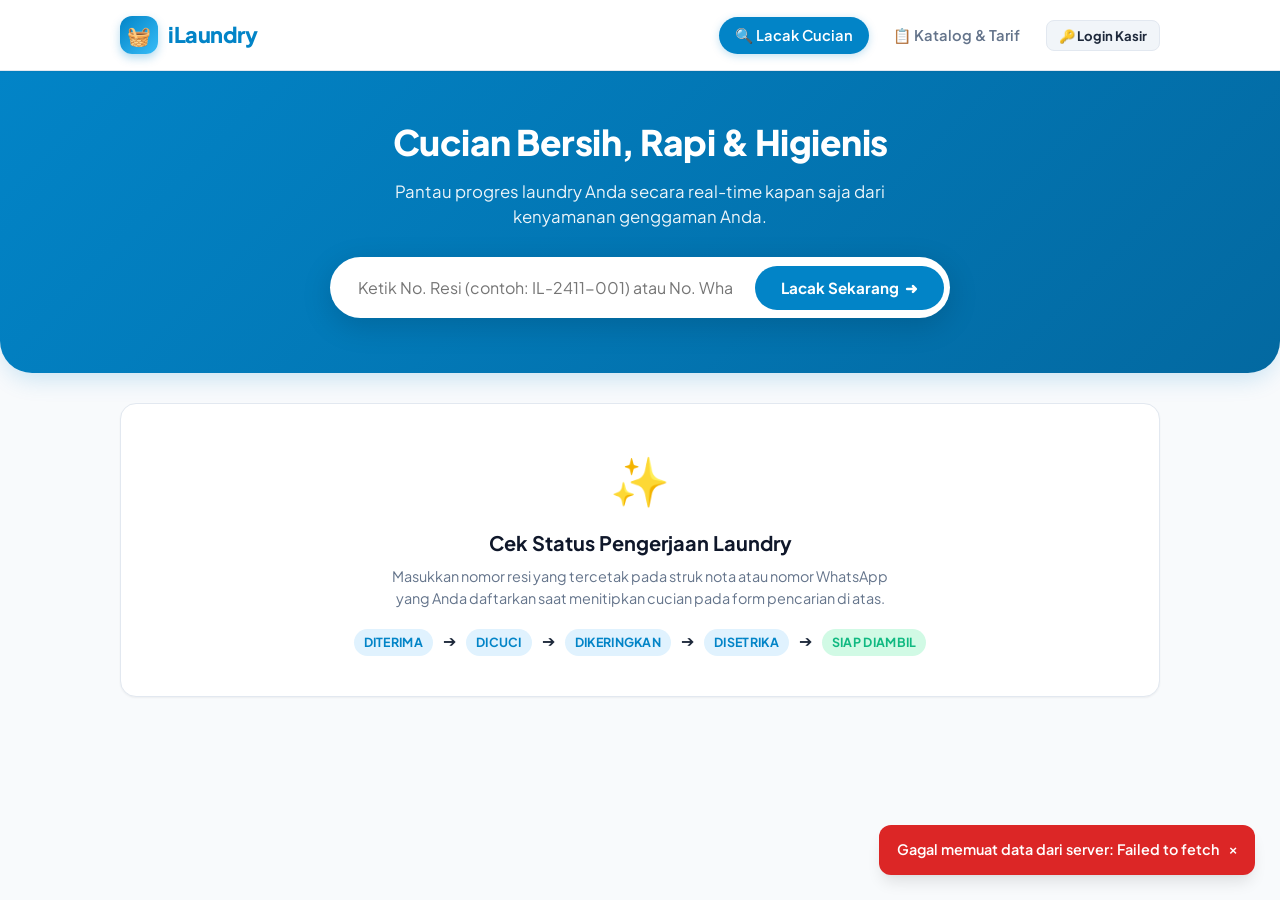
==== index.html @ 1eb93cc8 "Fitur: Modul Migrasi & Import Database Otomatis (Sheets/Excel & CSV)" ====
<!DOCTYPE html>
<html lang="id">
<head>
  <meta charset="UTF-8">
  <meta name="viewport" content="width=device-width, initial-scale=1.0">
  <title>iLaundry — Sistem Manajemen & Tracking Laundry Modern</title>
  <link rel="preconnect" href="https://fonts.googleapis.com">
  <link rel="preconnect" href="https://fonts.gstatic.com" crossorigin>
  <link href="https://fonts.googleapis.com/css2?family=Plus+Jakarta+Sans:wght@400;500;600;700;800&display=swap" rel="stylesheet">
  <link rel="stylesheet" href="css/style.css">
</head>
<body>

  <!-- NAVBAR -->
  <nav class="navbar">
    <div class="container nav-container">
      <a href="#" class="brand" onclick="switchTab('tracking'); return false;">
        <div class="brand-icon">🧺</div>
        <span>iLaundry</span>
      </a>
      <div style="display: flex; align-items: center; gap: 10px; flex-wrap: wrap;">
        <ul class="nav-links">
          <li class="nav-item">
            <button id="nav-tracking" class="active" onclick="switchTab('tracking')">
              🔍 Lacak Cucian
            </button>
          </li>
          <li class="nav-item">
            <button id="nav-catalog" onclick="switchTab('catalog')">
              📋 Katalog & Tarif
            </button>
          </li>
          <li class="nav-item" id="nav-item-order" style="display: none;">
            <button id="nav-order" onclick="switchTab('order')">
              ➕ Order Baru
            </button>
          </li>
          <li class="nav-item" id="nav-item-admin" style="display: none;">
            <button id="nav-admin" onclick="switchTab('admin')">
              ⚙️ Panel Kasir
            </button>
          </li>
        </ul>
        <div id="nav-auth-container">
          <button id="btn-login-trigger" class="btn btn-secondary btn-sm" onclick="openLoginModal()" style="font-weight: 700;">
            🔑 Login Kasir
          </button>
        </div>
      </div>
    </div>
  </nav>

  <!-- HERO SECTION -->
  <header class="hero-section">
    <div class="container">
      <h1 class="hero-title">Cucian Bersih, Rapi & Higienis</h1>
      <p class="hero-subtitle">Pantau progres laundry Anda secara real-time kapan saja dari kenyamanan genggaman Anda.</p>
      
      <!-- HERO QUICK SEARCH -->
      <form id="hero-search-form" class="search-box-card" onsubmit="handleTrackSearch(event)">
        <input type="text" id="track-input" placeholder="Ketik No. Resi (contoh: IL-2411-001) atau No. WhatsApp..." required>
        <button type="submit" id="btn-hero-search">
          <span>Lacak Sekarang</span> ➜
        </button>
      </form>
    </div>
  </header>

  <!-- MAIN CONTENT CONTAINER -->
  <main class="container">

    <!-- VIEW 1: TRACKING RESI -->
    <section id="view-tracking" class="view-section active">
      <div id="tracking-result-area">
        <!-- Default State: Promo / Edukasi Alur -->
        <div class="card" style="text-align: center; padding: 40px 20px;">
          <div style="font-size: 3rem; margin-bottom: 12px;">✨</div>
          <h2 class="card-title">Cek Status Pengerjaan Laundry</h2>
          <p class="card-subtitle" style="max-width: 500px; margin: 0 auto 20px;">
            Masukkan nomor resi yang tercetak pada struk nota atau nomor WhatsApp yang Anda daftarkan saat menitipkan cucian pada form pencarian di atas.
          </p>
          <div style="display: flex; justify-content: center; gap: 10px; flex-wrap: wrap;">
            <span class="badge badge-primary">Diterima</span> ➔
            <span class="badge badge-primary">Dicuci</span> ➔
            <span class="badge badge-primary">Dikeringkan</span> ➔
            <span class="badge badge-primary">Disetrika</span> ➔
            <span class="badge badge-success">Siap Diambil</span>
          </div>
        </div>
      </div>
    </section>

    <!-- VIEW 2: KATALOG LAYANAN & SIMULATOR BIAYA -->
    <section id="view-catalog" class="view-section">
      <div class="card">
        <h2 class="card-title">Katalog Layanan & Estimasi Biaya</h2>
        <p class="card-subtitle">Daftar harga transparan tanpa biaya tersembunyi. Gunakan simulator untuk menghitung perkiraan total tagihan Anda.</p>
        
        <!-- Calculator Box -->
        <div style="background: var(--primary-soft); padding: 18px; border-radius: var(--radius-md); border: 1px dashed var(--primary); margin-bottom: 24px;">
          <h3 style="font-size: 1rem; color: var(--primary); font-weight: 700; margin-bottom: 12px;">🧮 Simulator Hitung Cepat</h3>
          <div class="form-grid" style="margin-bottom: 0;">
            <div class="form-group">
              <label>Pilih Layanan</label>
              <select id="sim-layanan" onchange="calculateSimulation()"></select>
            </div>
            <div class="form-group">
              <label>Jumlah / Berat (<span id="sim-unit-label">Kg</span>)</label>
              <input type="number" id="sim-qty" value="3" min="0.5" step="0.5" oninput="calculateSimulation()">
            </div>
            <div class="form-group" style="justify-content: flex-end;">
              <div style="font-size: 0.85rem; color: var(--text-muted);">Estimasi Total:</div>
              <div id="sim-total" style="font-size: 1.45rem; font-weight: 800; color: var(--primary);">Rp 0</div>
            </div>
          </div>
        </div>

        <!-- Catalog Grid -->
        <div id="catalog-container" class="catalog-grid">
          <div style="text-align: center; grid-column: 1/-1; padding: 30px;">Memuat katalog harga...</div>
        </div>
      </div>
    </section>

    <!-- VIEW 3: FORM ORDER BARU -->
    <section id="view-order" class="view-section">
      <div class="card" style="max-width: 680px; margin: 0 auto;">
        <h2 class="card-title">📝 Buat Pesanan Baru</h2>
        <p class="card-subtitle">Formulir pendaftaran cucian baru untuk pelanggan maupun kasir.</p>

        <form id="order-form" onsubmit="handleCreateOrder(event)">
          <div class="form-grid">
            <div class="form-group">
              <label for="order-nama">Nama Lengkap Pelanggan *</label>
              <input type="text" id="order-nama" placeholder="Contoh: Budi Santoso" required>
            </div>
            <div class="form-group">
              <label for="order-wa">No. WhatsApp Aktif *</label>
              <input type="tel" id="order-wa" placeholder="Contoh: 081234567890" required>
            </div>
          </div>

          <div class="form-grid">
            <div class="form-group">
              <label for="order-layanan">Pilih Paket Layanan *</label>
              <select id="order-layanan" onchange="handleOrderServiceChange()" required>
                <option value="">-- Pilih Layanan --</option>
              </select>
            </div>
            <div class="form-group">
              <label for="order-qty">Jumlah / Berat (<span id="order-unit-label">Kg</span>) *</label>
              <input type="number" id="order-qty" value="1" min="0.1" step="0.1" oninput="calculateOrderTotal()" required>
            </div>
          </div>

          <div class="form-group" style="margin-bottom: 20px;">
            <label for="order-catatan">Catatan Khusus (Opsional)</label>
            <textarea id="order-catatan" rows="2" placeholder="Contoh: Pakaian luntur harap dipisah, detergen hypoallergenic, dll."></textarea>
          </div>

          <!-- Total Ringkasan Box -->
          <div style="background: #f8fafc; border: 1px solid var(--border); padding: 16px; border-radius: var(--radius-md); display: flex; justify-content: space-between; align-items: center; margin-bottom: 24px;">
            <div>
              <div style="font-size: 0.82rem; color: var(--text-muted); font-weight: 600;">TOTAL ESTIMASI BIAYA</div>
              <div id="order-total-preview" style="font-size: 1.5rem; font-weight: 800; color: var(--primary);">Rp 0</div>
            </div>
            <span class="badge badge-warning">Bayar saat selesai / serah terima</span>
          </div>

          <button type="submit" id="btn-submit-order" class="btn btn-primary" style="width: 100%;">
            💾 Simpan Pesanan & Terbitkan Resi
          </button>
        </form>
      </div>
    </section>

    <!-- VIEW 4: PANEL KASIR & KELOLA LAYANAN -->
    <section id="view-admin" class="view-section">
      <!-- Admin Stats Grid -->
      <div class="stats-grid">
        <div class="stat-card">
          <div class="stat-label">Total Pesanan</div>
          <div id="stat-total" class="stat-value">0</div>
        </div>
        <div class="stat-card">
          <div class="stat-label">Sedang Diproses</div>
          <div id="stat-active" class="stat-value" style="color: var(--primary);">0</div>
        </div>
        <div class="stat-card">
          <div class="stat-label">Siap Diambil</div>
          <div id="stat-ready" class="stat-value" style="color: var(--accent);">0</div>
        </div>
        <div class="stat-card">
          <div class="stat-label">Total Omset</div>
          <div id="stat-revenue" class="stat-value" style="font-size: 1.35rem;">Rp 0</div>
        </div>
      </div>

      <!-- Action & Filter Bar -->
      <div class="card" style="padding: 16px 20px; margin-bottom: 20px;">
        <div style="display: flex; justify-content: space-between; align-items: center; flex-wrap: wrap; gap: 12px;">
          <div style="display: flex; gap: 8px; flex-wrap: wrap;">
            <button class="btn btn-primary btn-sm" onclick="switchTab('order')">
              ➕ Order Baru
            </button>
            <button class="btn btn-secondary btn-sm" onclick="openServicesModal()">
              ⚙️ Kelola Produk & Jasa
            </button>
            <button class="btn btn-secondary btn-sm" onclick="loadAllOrders()">
              🔄 Refresh Data
            </button>
            <button class="btn btn-secondary btn-sm" onclick="openImportModal()">
              📥 Import Data Lama
            </button>
            <button class="btn btn-secondary btn-sm" onclick="logoutAdmin()" title="Kunci Akses Kasir">
              🔒 Kunci Kasir
            </button>
          </div>
          <div style="display: flex; gap: 8px; align-items: center;">
            <input type="text" id="admin-search-input" placeholder="Cari pelanggan / resi..." oninput="filterAdminOrders()" style="padding: 7px 12px; border-radius: var(--radius-md); border: 1px solid var(--border); font-size: 0.88rem;">
            <select id="admin-status-filter" onchange="filterAdminOrders()" style="padding: 7px 12px; border-radius: var(--radius-md); border: 1px solid var(--border); font-size: 0.88rem;">
              <option value="ALL">Semua Status</option>
              <option value="Diterima">Diterima</option>
              <option value="Dicuci">Dicuci</option>
              <option value="Dikeringkan">Dikeringkan</option>
              <option value="Disetrika">Disetrika</option>
              <option value="Siap Diambil">Siap Diambil</option>
              <option value="Selesai">Selesai</option>
            </select>
          </div>
        </div>
      </div>

      <!-- Orders Table -->
      <div class="card">
        <h3 class="card-title" style="margin-bottom: 15px;">Daftar Transaksi Antrean Laundry</h3>
        <div class="table-responsive">
          <table class="data-table">
            <thead>
              <tr>
                <th>No. Resi</th>
                <th>Tanggal</th>
                <th>Pelanggan</th>
                <th>Layanan & Qty</th>
                <th>Total</th>
                <th>Pembayaran</th>
                <th>Status Pengerjaan</th>
                <th>Aksi</th>
              </tr>
            </thead>
            <tbody id="admin-orders-tbody">
              <tr>
                <td colspan="8" style="text-align: center; padding: 25px;">Memuat data transaksi...</td>
              </tr>
            </tbody>
          </table>
        </div>
      </div>
    </section>

  </main>

  <!-- MODAL: KELOLA LAYANAN & PRODUK (ADMIN CRUD) -->
  <div id="services-modal" class="modal-overlay">
    <div class="modal-dialog" style="max-width: 680px;">
      <div class="modal-header">
        <h3 style="font-size: 1.2rem; font-weight: 700;">⚙️ Manajemen Produk & Layanan</h3>
        <button class="modal-close" onclick="closeServicesModal()">&times;</button>
      </div>

      <!-- Form Tambah / Edit Layanan -->
      <div style="background: var(--bg-page); padding: 16px; border-radius: var(--radius-md); border: 1px solid var(--border); margin-bottom: 20px;">
        <h4 id="service-form-title" style="font-size: 0.95rem; font-weight: 700; margin-bottom: 12px; color: var(--primary);">
          ➕ Tambah Layanan Baru
        </h4>
        <form id="service-form" onsubmit="handleSaveService(event)">
          <input type="hidden" id="srv-id" value="">
          <div class="form-grid" style="margin-bottom: 12px;">
            <div class="form-group">
              <label>Nama Layanan / Jasa *</label>
              <input type="text" id="srv-nama" placeholder="Contoh: Cuci Karpet Tebal" required>
            </div>
            <div class="form-group">
              <label>Kategori Jenis</label>
              <select id="srv-jenis">
                <option value="Kiloan">Kiloan</option>
                <option value="Satuan">Satuan</option>
              </select>
            </div>
          </div>
          <div class="form-grid" style="margin-bottom: 16px;">
            <div class="form-group">
              <label>Tarif / Harga (Rp) *</label>
              <input type="number" id="srv-harga" placeholder="Contoh: 15000" min="500" required>
            </div>
            <div class="form-group">
              <label>Satuan Unit *</label>
              <input type="text" id="srv-satuan" placeholder="Contoh: Kg / Pcs / Pasang" required>
            </div>
            <div class="form-group">
              <label>Estimasi (Hari)</label>
              <input type="number" id="srv-estimasi" value="2" min="1">
            </div>
          </div>
          <div style="display: flex; gap: 8px;">
            <button type="submit" id="btn-save-service" class="btn btn-primary btn-sm">
              💾 Simpan Layanan
            </button>
            <button type="button" class="btn btn-secondary btn-sm" onclick="resetServiceForm()">
              Batal
            </button>
          </div>
        </form>
      </div>

      <!-- Tabel Daftar Layanan -->
      <h4 style="font-size: 0.95rem; font-weight: 700; margin-bottom: 10px;">Daftar Layanan Tersedia</h4>
      <div class="table-responsive">
        <table class="data-table">
          <thead>
            <tr>
              <th>ID</th>
              <th>Nama Jasa</th>
              <th>Jenis</th>
              <th>Harga</th>
              <th>Est.</th>
              <th>Aksi</th>
            </tr>
          </thead>
          <tbody id="services-modal-tbody">
            <tr><td colspan="6" style="text-align: center;">Memuat...</td></tr>
          </tbody>
        </table>
      </div>
    </div>
  </div>

  <!-- MODAL: STRUK NOTA & CETAK PRINTER (THERMAL 58mm/80mm) -->
  <div id="receipt-modal" class="modal-overlay">
    <div class="modal-dialog" style="max-width: 420px; padding: 20px;">
      <div class="modal-header no-print">
        <h3 style="font-size: 1.1rem; font-weight: 700;">🧾 Struk Transaksi Laundry</h3>
        <button class="modal-close" onclick="closeReceiptModal()">&times;</button>
      </div>

      <!-- Template Struk Siap Cetak -->
      <div id="printable-receipt-area" class="receipt-box">
        <div class="receipt-header">
          <h3>🧺 iLaundry</h3>
          <p>Layanan Cuci Bersih & Higienis</p>
          <p id="rcp-cs-phone">WA: -</p>
        </div>

        <div class="receipt-row">
          <span>No. Resi:</span>
          <strong id="rcp-id">-</strong>
        </div>
        <div class="receipt-row">
          <span>Tanggal:</span>
          <span id="rcp-date">-</span>
        </div>
        <div class="receipt-row">
          <span>Pelanggan:</span>
          <span id="rcp-cust">-</span>
        </div>
        <div class="receipt-row">
          <span>WhatsApp:</span>
          <span id="rcp-wa">-</span>
        </div>

        <div class="receipt-divider"></div>

        <div class="receipt-row">
          <span id="rcp-service">-</span>
          <span id="rcp-qty">-</span>
        </div>
        <div class="receipt-row" style="color: #64748b; font-size: 0.72rem;">
          <span id="rcp-notes">-</span>
        </div>

        <div class="receipt-divider"></div>

        <div class="receipt-total">
          <span>TOTAL:</span>
          <span id="rcp-total">Rp 0</span>
        </div>
        <div class="receipt-row" style="margin-top: 4px;">
          <span>Status Bayar:</span>
          <strong id="rcp-pay-status">-</strong>
        </div>

        <div class="receipt-qr">
          <p>Scan untuk Lacak Cucian:</p>
          <img id="rcp-qr-img" src="" alt="QR Resi">
          <p id="rcp-direct-url" style="word-break: break-all; font-size: 0.65rem; color: #475569; margin-top: 2px;">-</p>
          <p style="margin-top: 6px; font-size: 0.7rem;">Terima Kasih Atas Kepercayaan Anda! 🙏</p>
        </div>
      </div>

      <!-- Tombol Aksi Kasir -->
      <div class="no-print" style="margin-top: 18px; display: flex; flex-direction: column; gap: 8px;">
        <div style="display: flex; gap: 8px;">
          <button type="button" class="btn btn-primary" style="flex: 1;" onclick="printReceipt()">
            🖨️ Cetak Struk
          </button>
          <a id="rcp-btn-wa" href="#" target="_blank" class="btn btn-success" style="flex: 1; text-decoration: none;">
            📲 Kirim ke WA
          </a>
        </div>
        <button type="button" class="btn btn-secondary btn-sm" onclick="closeReceiptModal()">
          ✕ Selesai / Tutup
        </button>
      </div>
    </div>
  </div>

  <!-- MODAL: LOGIN ADMIN / KASIR -->
  <div id="login-modal" class="modal-overlay">
    <div class="modal-dialog" style="max-width: 380px; padding: 24px;">
      <div class="modal-header">
        <h3 style="font-size: 1.15rem; font-weight: 800;">🔐 Login Petugas Kasir</h3>
        <button class="modal-close" onclick="closeLoginModal()">&times;</button>
      </div>
      <p style="font-size: 0.85rem; color: var(--text-muted); margin-bottom: 18px;">
        Masuk untuk membuka menu Order Baru, Panel Kasir, dan Kelola Layanan.
      </p>

      <form id="admin-login-form" onsubmit="handleLoginSubmit(event)">
        <div class="form-group" style="margin-bottom: 14px;">
          <label style="font-size: 0.85rem; font-weight: 700;">Username</label>
          <input type="text" id="login-username" value="admin" placeholder="admin" required autofocus>
        </div>
        <div class="form-group" style="margin-bottom: 20px;">
          <label style="font-size: 0.85rem; font-weight: 700;">Password / PIN</label>
          <input type="password" id="login-password" placeholder="••••" required>
        </div>
        <div style="display: flex; gap: 8px;">
          <button type="submit" class="btn btn-primary" style="flex: 1;">
            Masuk Kasir ➜
          </button>
          <button type="button" class="btn btn-secondary" onclick="closeLoginModal()">
            Batal
          </button>
        </div>
      </form>
    </div>
  </div>

  <!-- MODAL: IMPORT & MIGRASI DATA LAMA -->
  <div id="import-modal" class="modal-overlay">
    <div class="modal-dialog" style="max-width: 580px; padding: 24px;">
      <div class="modal-header">
        <h3 style="font-size: 1.2rem; font-weight: 800; display: flex; align-items: center; gap: 8px;">
          📥 Migrasi Data Aplikasi Lama ke iLaundry
        </h3>
        <button class="modal-close" onclick="closeImportModal()">&times;</button>
      </div>
      <p style="font-size: 0.85rem; color: var(--text-muted); margin-bottom: 20px;">
        Pindahkan riwayat transaksi, data pelanggan, dan catatan omset bulan-bulan lalu secara otomatis tanpa merusak data lama.
      </p>

      <!-- Pilihan Metode Import -->
      <div style="display: flex; gap: 8px; margin-bottom: 20px;">
        <button id="tab-btn-sheet" class="btn btn-primary btn-sm" style="flex: 1;" onclick="switchImportMethod('sheet')">
          📊 Dari Google Sheets / Excel (.xlsx)
        </button>
        <button id="tab-btn-csv" class="btn btn-secondary btn-sm" style="flex: 1;" onclick="switchImportMethod('csv')">
          📄 Dari File CSV Langsung
        </button>
      </div>

      <!-- METODE 1: VIA GOOGLE SHEETS / EXCEL UPLOAD -->
      <div id="import-sheet-area">
        <div style="background: var(--primary-soft); border: 1px dashed var(--primary); padding: 14px; border-radius: var(--radius-md); font-size: 0.82rem; margin-bottom: 16px;">
          💡 <strong>Petunjuk untuk file Excel (.xlsx) / Spreadsheet:</strong><br>
          1. Upload file Excel Anda ke Google Drive.<br>
          2. Klik kanan ➔ <em>Buka dengan Google Spreadsheet</em>.<br>
          3. Salin (Copy) link URL dari address bar browser, lalu tempel di bawah ini.
        </div>

        <div class="form-group" style="margin-bottom: 16px;">
          <label style="font-weight: 700; font-size: 0.88rem;">Link / URL Google Spreadsheet Lama *</label>
          <input type="url" id="import-sheet-url" placeholder="https://docs.google.com/spreadsheets/d/XXXXX/edit..." style="width: 100%;">
        </div>

        <div style="display: flex; gap: 8px; margin-bottom: 16px;">
          <button type="button" class="btn btn-secondary" style="flex: 1;" onclick="executeSpreadsheetMigration(true)">
            🔍 Pindai Dulu (Dry-Run)
          </button>
          <button type="button" class="btn btn-primary" style="flex: 1;" onclick="executeSpreadsheetMigration(false)">
            🚀 Mulai Migrasi Data
          </button>
        </div>
      </div>

      <!-- METODE 2: VIA CSV FILE -->
      <div id="import-csv-area" style="display: none;">
        <div style="background: #f8fafc; border: 1px dashed var(--border); padding: 14px; border-radius: var(--radius-md); font-size: 0.82rem; margin-bottom: 16px;">
          💡 <strong>Pilih file .CSV dari komputer Anda:</strong><br>
          Sistem otomatis mencocokkan kolom Tanggal, Nama, WhatsApp, Total Biaya, dll.
        </div>

        <div class="form-group" style="margin-bottom: 16px;">
          <label style="font-weight: 700; font-size: 0.88rem;">Pilih Berkas CSV (.csv)</label>
          <input type="file" id="import-csv-file" accept=".csv" onchange="handleCsvFileSelected(event)" style="padding: 8px;">
        </div>

        <div id="csv-preview-info" style="font-size: 0.85rem; font-weight: 600; color: var(--primary); margin-bottom: 14px; display: none;"></div>

        <button type="button" id="btn-run-csv-import" class="btn btn-primary" style="width: 100%; display: none;" onclick="executeCsvMigration()">
          🚀 Impor Data CSV ke Database iLaundry
        </button>
      </div>

      <!-- REPORT BOX -->
      <div id="import-report-box" style="display: none; margin-top: 18px; padding: 14px; border-radius: var(--radius-md); font-size: 0.85rem; line-height: 1.4;"></div>
    </div>
  </div>

  <!-- TOAST CONTAINER -->
  <div id="toast-container" class="toast-container"></div>

  <!-- GLOBAL LOADING OVERLAY -->
  <div id="loading-overlay" class="loading-overlay">
    <div class="spinner"></div>
    <div id="loading-text" style="font-weight: 600; color: var(--dark); font-size: 0.95rem;">Menghubungkan ke server...</div>
  </div>

  <!-- SCRIPTS -->
  <script src="js/config.js"></script>
  <script src="js/app.js"></script>
</body>
</html>
---- css/style.css ----
/* =========================================================================
   iLaundry - Clean, Modern Responsive Stylesheet
   Color Palette: Deep Clean Cyan & Fresh Emerald
   ========================================================================= */

:root {
  --primary: #0284c7;
  --primary-hover: #0369a1;
  --primary-light: #e0f2fe;
  --primary-soft: #f0f9ff;
  --accent: #10b981;
  --accent-hover: #059669;
  --accent-light: #d1fae5;
  --warning: #f59e0b;
  --warning-light: #fef3c7;
  --danger: #ef4444;
  --danger-light: #fee2e2;
  --dark: #0f172a;
  --text-main: #1e293b;
  --text-muted: #64748b;
  --border: #e2e8f0;
  --bg-page: #f8fafc;
  --bg-card: #ffffff;
  --radius-sm: 8px;
  --radius-md: 12px;
  --radius-lg: 16px;
  --radius-full: 9999px;
  --shadow-sm: 0 1px 2px 0 rgba(0, 0, 0, 0.05);
  --shadow-md: 0 4px 6px -1px rgba(0, 0, 0, 0.08), 0 2px 4px -2px rgba(0, 0, 0, 0.05);
  --shadow-lg: 0 10px 15px -3px rgba(0, 0, 0, 0.1), 0 4px 6px -4px rgba(0, 0, 0, 0.05);
  --font-sans: 'Plus Jakarta Sans', -apple-system, BlinkMacSystemFont, 'Segoe UI', Roboto, Helvetica, Arial, sans-serif;
}

* {
  box-sizing: border-box;
  margin: 0;
  padding: 0;
}

body {
  font-family: var(--font-sans);
  background-color: var(--bg-page);
  color: var(--text-main);
  line-height: 1.5;
  -webkit-font-smoothing: antialiased;
  min-height: 100vh;
  display: flex;
  flex-direction: column;
}

/* Container */
.container {
  width: 100%;
  max-width: 1080px;
  margin: 0 auto;
  padding: 0 20px;
}

/* Navbar & Header */
.navbar {
  background: var(--bg-card);
  border-bottom: 1px solid var(--border);
  position: sticky;
  top: 0;
  z-index: 100;
  box-shadow: var(--shadow-sm);
}

.nav-container {
  display: flex;
  align-items: center;
  justify-content: space-between;
  height: 70px;
}

.brand {
  display: flex;
  align-items: center;
  gap: 10px;
  text-decoration: none;
  font-size: 1.35rem;
  font-weight: 800;
  color: var(--primary);
  letter-spacing: -0.5px;
}

.brand-icon {
  width: 38px;
  height: 38px;
  background: linear-gradient(135deg, var(--primary), #38bdf8);
  color: #fff;
  border-radius: var(--radius-md);
  display: flex;
  align-items: center;
  justify-content: center;
  font-size: 1.2rem;
  box-shadow: 0 4px 10px rgba(2, 132, 199, 0.3);
}

.nav-links {
  display: flex;
  gap: 8px;
  list-style: none;
}

.nav-item button {
  background: transparent;
  border: none;
  padding: 9px 16px;
  border-radius: var(--radius-full);
  font-family: inherit;
  font-size: 0.92rem;
  font-weight: 600;
  color: var(--text-muted);
  cursor: pointer;
  transition: all 0.2s ease;
  display: flex;
  align-items: center;
  gap: 6px;
}

.nav-item button:hover {
  background: var(--primary-soft);
  color: var(--primary);
}

.nav-item button.active {
  background: var(--primary);
  color: #ffffff;
  box-shadow: 0 2px 8px rgba(2, 132, 199, 0.25);
}

/* Hero Section */
.hero-section {
  background: linear-gradient(135deg, #0284c7 0%, #0369a1 100%);
  color: #ffffff;
  padding: 45px 0 55px;
  text-align: center;
  border-radius: 0 0 32px 32px;
  margin-bottom: 30px;
  box-shadow: 0 10px 25px -5px rgba(2, 132, 199, 0.2);
}

.hero-title {
  font-size: 2.2rem;
  font-weight: 800;
  letter-spacing: -0.5px;
  margin-bottom: 10px;
}

.hero-subtitle {
  font-size: 1.05rem;
  opacity: 0.92;
  max-width: 580px;
  margin: 0 auto 28px;
  font-weight: 400;
}

/* Quick Search Card */
.search-box-card {
  max-width: 620px;
  margin: 0 auto;
  background: #ffffff;
  padding: 6px;
  border-radius: var(--radius-full);
  display: flex;
  align-items: center;
  box-shadow: 0 8px 30px rgba(0, 0, 0, 0.15);
}

.search-box-card input {
  flex: 1;
  border: none;
  padding: 14px 22px;
  font-size: 1rem;
  font-family: inherit;
  outline: none;
  background: transparent;
  color: var(--text-main);
}

.search-box-card button {
  background: var(--primary);
  color: #ffffff;
  border: none;
  padding: 12px 26px;
  border-radius: var(--radius-full);
  font-family: inherit;
  font-weight: 700;
  font-size: 0.95rem;
  cursor: pointer;
  transition: background 0.2s;
  display: flex;
  align-items: center;
  gap: 6px;
}

.search-box-card button:hover {
  background: var(--primary-hover);
}

/* Sections & Tabs */
.view-section {
  display: none;
  animation: fadeIn 0.25s ease-out;
  padding-bottom: 50px;
}

.view-section.active {
  display: block;
}

@keyframes fadeIn {
  from { opacity: 0; transform: translateY(6px); }
  to { opacity: 1; transform: translateY(0); }
}

/* Cards & Layout */
.card {
  background: var(--bg-card);
  border-radius: var(--radius-lg);
  border: 1px solid var(--border);
  box-shadow: var(--shadow-sm);
  padding: 24px;
  margin-bottom: 24px;
}

.card-title {
  font-size: 1.25rem;
  font-weight: 700;
  margin-bottom: 8px;
  color: var(--dark);
}

.card-subtitle {
  font-size: 0.9rem;
  color: var(--text-muted);
  margin-bottom: 20px;
}

/* Stepper Status Tracking */
.stepper-container {
  display: flex;
  justify-content: space-between;
  position: relative;
  margin: 35px 0 25px;
}

.stepper-container::before {
  content: '';
  position: absolute;
  top: 18px;
  left: 30px;
  right: 30px;
  height: 3px;
  background: var(--border);
  z-index: 1;
}

.stepper-progress-line {
  position: absolute;
  top: 18px;
  left: 30px;
  height: 3px;
  background: var(--accent);
  z-index: 2;
  transition: width 0.4s ease;
}

.step-node {
  position: relative;
  z-index: 3;
  display: flex;
  flex-direction: column;
  align-items: center;
  text-align: center;
  flex: 1;
}

.step-circle {
  width: 38px;
  height: 38px;
  border-radius: 50%;
  background: #ffffff;
  border: 3px solid var(--border);
  display: flex;
  align-items: center;
  justify-content: center;
  font-weight: 700;
  font-size: 0.9rem;
  color: var(--text-muted);
  transition: all 0.3s ease;
  margin-bottom: 8px;
}

.step-node.completed .step-circle {
  background: var(--accent);
  border-color: var(--accent);
  color: #ffffff;
}

.step-node.active .step-circle {
  background: var(--primary);
  border-color: var(--primary);
  color: #ffffff;
  box-shadow: 0 0 0 4px var(--primary-light);
}

.step-label {
  font-size: 0.8rem;
  font-weight: 600;
  color: var(--text-muted);
  max-width: 90px;
}

.step-node.active .step-label,
.step-node.completed .step-label {
  color: var(--dark);
  font-weight: 700;
}

/* Status Badges */
.badge {
  display: inline-flex;
  align-items: center;
  gap: 5px;
  padding: 4px 10px;
  border-radius: var(--radius-full);
  font-size: 0.78rem;
  font-weight: 700;
  text-transform: uppercase;
  letter-spacing: 0.3px;
}

.badge-primary { background: var(--primary-light); color: var(--primary); }
.badge-success { background: var(--accent-light); color: var(--accent); }
.badge-warning { background: var(--warning-light); color: #b45309; }
.badge-danger { background: var(--danger-light); color: var(--danger); }
.badge-gray { background: #f1f5f9; color: var(--text-muted); }

/* Forms */
.form-grid {
  display: grid;
  grid-template-columns: repeat(auto-fit, minmax(280px, 1fr));
  gap: 18px;
  margin-bottom: 20px;
}

.form-group {
  display: flex;
  flex-direction: column;
  gap: 6px;
}

.form-group label {
  font-size: 0.88rem;
  font-weight: 600;
  color: var(--text-main);
}

.form-group input,
.form-group select,
.form-group textarea {
  width: 100%;
  padding: 11px 14px;
  border: 1px solid var(--border);
  border-radius: var(--radius-md);
  font-family: inherit;
  font-size: 0.95rem;
  outline: none;
  transition: border-color 0.2s, box-shadow 0.2s;
  background: #ffffff;
}

.form-group input:focus,
.form-group select:focus,
.form-group textarea:focus {
  border-color: var(--primary);
  box-shadow: 0 0 0 3px var(--primary-light);
}

/* Buttons */
.btn {
  display: inline-flex;
  align-items: center;
  justify-content: center;
  gap: 8px;
  padding: 11px 20px;
  border-radius: var(--radius-md);
  font-family: inherit;
  font-weight: 600;
  font-size: 0.92rem;
  cursor: pointer;
  border: none;
  transition: all 0.2s ease;
  text-decoration: none;
}

.btn-primary {
  background: var(--primary);
  color: #ffffff;
}

.btn-primary:hover {
  background: var(--primary-hover);
}

.btn-success {
  background: var(--accent);
  color: #ffffff;
}

.btn-success:hover {
  background: var(--accent-hover);
}

.btn-secondary {
  background: #f1f5f9;
  color: var(--text-main);
  border: 1px solid var(--border);
}

.btn-secondary:hover {
  background: #e2e8f0;
}

.btn-danger {
  background: var(--danger);
  color: #ffffff;
}

.btn-danger:hover {
  background: #dc2626;
}

.btn-sm {
  padding: 6px 12px;
  font-size: 0.82rem;
  border-radius: var(--radius-sm);
}

.btn:disabled {
  opacity: 0.6;
  cursor: not-allowed;
}

/* Service Catalog Grid */
.catalog-grid {
  display: grid;
  grid-template-columns: repeat(auto-fill, minmax(280px, 1fr));
  gap: 20px;
  margin-top: 15px;
}

.service-card {
  background: var(--bg-card);
  border: 1px solid var(--border);
  border-radius: var(--radius-lg);
  padding: 20px;
  display: flex;
  flex-direction: column;
  justify-content: space-between;
  transition: transform 0.2s, box-shadow 0.2s;
}

.service-card:hover {
  transform: translateY(-3px);
  box-shadow: var(--shadow-md);
  border-color: var(--primary-light);
}

.service-badge {
  font-size: 0.72rem;
  font-weight: 700;
  padding: 3px 8px;
  border-radius: var(--radius-full);
  align-self: flex-start;
  margin-bottom: 8px;
}

.service-name {
  font-size: 1.1rem;
  font-weight: 700;
  margin-bottom: 6px;
  color: var(--dark);
}

.service-price {
  font-size: 1.25rem;
  font-weight: 800;
  color: var(--primary);
  margin-bottom: 4px;
}

.service-unit {
  font-size: 0.85rem;
  color: var(--text-muted);
  font-weight: 500;
}

.service-est {
  font-size: 0.82rem;
  color: var(--text-muted);
  margin-top: 8px;
}

/* Admin Dashboard Stats */
.stats-grid {
  display: grid;
  grid-template-columns: repeat(auto-fit, minmax(200px, 1fr));
  gap: 16px;
  margin-bottom: 24px;
}

.stat-card {
  background: var(--bg-card);
  padding: 18px 20px;
  border-radius: var(--radius-lg);
  border: 1px solid var(--border);
  box-shadow: var(--shadow-sm);
}

.stat-label {
  font-size: 0.82rem;
  font-weight: 600;
  color: var(--text-muted);
  text-transform: uppercase;
  letter-spacing: 0.5px;
  margin-bottom: 6px;
}

.stat-value {
  font-size: 1.6rem;
  font-weight: 800;
  color: var(--dark);
}

/* Tables */
.table-responsive {
  width: 100%;
  overflow-x: auto;
  border-radius: var(--radius-md);
  border: 1px solid var(--border);
}

.data-table {
  width: 100%;
  border-collapse: collapse;
  text-align: left;
  font-size: 0.9rem;
}

.data-table th {
  background: #f8fafc;
  padding: 12px 16px;
  font-weight: 700;
  color: var(--text-muted);
  border-bottom: 1px solid var(--border);
}

.data-table td {
  padding: 14px 16px;
  border-bottom: 1px solid var(--border);
  vertical-align: middle;
}

.data-table tr:hover td {
  background: #f1f5f9;
}

/* Toast Notification */
.toast-container {
  position: fixed;
  bottom: 25px;
  right: 25px;
  z-index: 9999;
  display: flex;
  flex-direction: column;
  gap: 10px;
}

.toast {
  min-width: 280px;
  max-width: 380px;
  padding: 14px 18px;
  border-radius: var(--radius-md);
  color: #ffffff;
  font-weight: 600;
  font-size: 0.9rem;
  box-shadow: var(--shadow-lg);
  display: flex;
  align-items: center;
  justify-content: space-between;
  transform: translateY(20px);
  opacity: 0;
  transition: all 0.25s ease-out;
}

.toast.show {
  transform: translateY(0);
  opacity: 1;
}

.toast-success { background: #059669; }
.toast-error { background: #dc2626; }
.toast-info { background: #0284c7; }

/* Modal */
.modal-overlay {
  position: fixed;
  top: 0; left: 0;
  width: 100vw; height: 100vh;
  background: rgba(15, 23, 42, 0.6);
  backdrop-filter: blur(4px);
  z-index: 1000;
  display: none;
  align-items: center;
  justify-content: center;
  padding: 20px;
}

.modal-overlay.show {
  display: flex;
}

.modal-dialog {
  background: var(--bg-card);
  width: 100%;
  max-width: 520px;
  border-radius: var(--radius-lg);
  box-shadow: var(--shadow-lg);
  padding: 24px;
  position: relative;
  max-height: 90vh;
  overflow-y: auto;
  animation: modalScale 0.2s ease-out;
}

@keyframes modalScale {
  from { transform: scale(0.95); opacity: 0; }
  to { transform: scale(1); opacity: 1; }
}

.modal-header {
  display: flex;
  justify-content: space-between;
  align-items: center;
  margin-bottom: 18px;
}

.modal-close {
  background: transparent;
  border: none;
  font-size: 1.5rem;
  line-height: 1;
  color: var(--text-muted);
  cursor: pointer;
}

/* Loading Overlay */
.loading-overlay {
  position: fixed;
  top: 0; left: 0;
  width: 100vw; height: 100vh;
  background: rgba(255, 255, 255, 0.7);
  backdrop-filter: blur(2px);
  z-index: 2000;
  display: none;
  align-items: center;
  justify-content: center;
  flex-direction: column;
  gap: 12px;
}

.spinner {
  width: 44px;
  height: 44px;
  border: 4px solid var(--primary-light);
  border-top-color: var(--primary);
  border-radius: 50%;
  animation: spin 0.8s linear infinite;
}

@keyframes spin {
  to { transform: rotate(360deg); }
}

/* Mobile Responsiveness */
@media (max-width: 768px) {
  .nav-container {
    height: auto;
    padding: 12px 0;
    flex-direction: column;
    gap: 12px;
  }
  .nav-links {
    width: 100%;
    overflow-x: auto;
    padding-bottom: 4px;
    justify-content: flex-start;
  }
  .nav-item button {
    padding: 7px 12px;
    font-size: 0.85rem;
    white-space: nowrap;
  }
  .hero-title {
    font-size: 1.7rem;
  }
  .search-box-card {
    flex-direction: column;
    border-radius: var(--radius-lg);
    padding: 8px;
    gap: 8px;
  }
  .search-box-card input {
    width: 100%;
    text-align: center;
    padding: 10px;
  }
  .search-box-card button {
    width: 100%;
    justify-content: center;
  }
  .stepper-container {
    overflow-x: auto;
    padding-bottom: 10px;
  }
  .step-node {
    min-width: 75px;
  }
}


/* =========================================================================
   THERMAL RECEIPT & PRINT STYLING (58mm / 80mm)
   ========================================================================= */

.receipt-box {
  background: #ffffff;
  border: 1px dashed #cbd5e1;
  padding: 18px;
  border-radius: var(--radius-md);
  font-family: 'Courier New', Courier, monospace;
  color: #000000;
  max-width: 320px;
  margin: 0 auto;
  box-shadow: 0 4px 12px rgba(0, 0, 0, 0.05);
}

.receipt-header {
  text-align: center;
  border-bottom: 1px dashed #000;
  padding-bottom: 10px;
  margin-bottom: 10px;
}

.receipt-header h3 {
  font-size: 1.2rem;
  font-weight: 800;
  margin-bottom: 2px;
}

.receipt-header p {
  font-size: 0.75rem;
  line-height: 1.2;
}

.receipt-row {
  display: flex;
  justify-content: space-between;
  font-size: 0.8rem;
  margin-bottom: 4px;
}

.receipt-divider {
  border-top: 1px dashed #000;
  margin: 8px 0;
}

.receipt-total {
  display: flex;
  justify-content: space-between;
  font-size: 0.95rem;
  font-weight: bold;
}

.receipt-qr {
  text-align: center;
  margin-top: 10px;
  padding-top: 8px;
  border-top: 1px dashed #000;
}

.receipt-qr img {
  width: 90px;
  height: 90px;
  margin: 4px auto;
  display: block;
}

.receipt-qr p {
  font-size: 0.7rem;
}

@media print {
  @page {
    margin: 0;
    size: 58mm auto;
  }
  html, body {
    margin: 0 !important;
    padding: 0 !important;
    background: #ffffff !important;
    width: 100% !important;
    height: auto !important;
    overflow: visible !important;
  }
  /* Sembunyikan semua elemen interface selain struk */
  .navbar, .hero-section, main, .toast-container, .loading-overlay, #services-modal, #pin-modal, #login-modal, .no-print {
    display: none !important;
  }
  /* Tampilkan modal struk secara flat */
  #receipt-modal {
    position: static !important;
    display: block !important;
    width: 100% !important;
    height: auto !important;
    background: transparent !important;
    padding: 0 !important;
    margin: 0 !important;
    backdrop-filter: none !important;
    overflow: visible !important;
  }
  #receipt-modal .modal-dialog {
    box-shadow: none !important;
    border: none !important;
    padding: 0 !important;
    margin: 0 auto !important;
    max-width: 58mm !important;
    width: 58mm !important;
    background: transparent !important;
    overflow: visible !important;
  }
  #printable-receipt-area {
    display: block !important;
    width: 58mm !important;
    max-width: 58mm !important;
    margin: 0 auto !important;
    padding: 4px !important;
    border: none !important;
    box-shadow: none !important;
    font-family: 'Courier New', Courier, monospace !important;
    font-size: 11px !important;
    line-height: 1.3 !important;
    color: #000000 !important;
  }
  #printable-receipt-area * {
    visibility: visible !important;
    color: #000000 !important;
  }
}
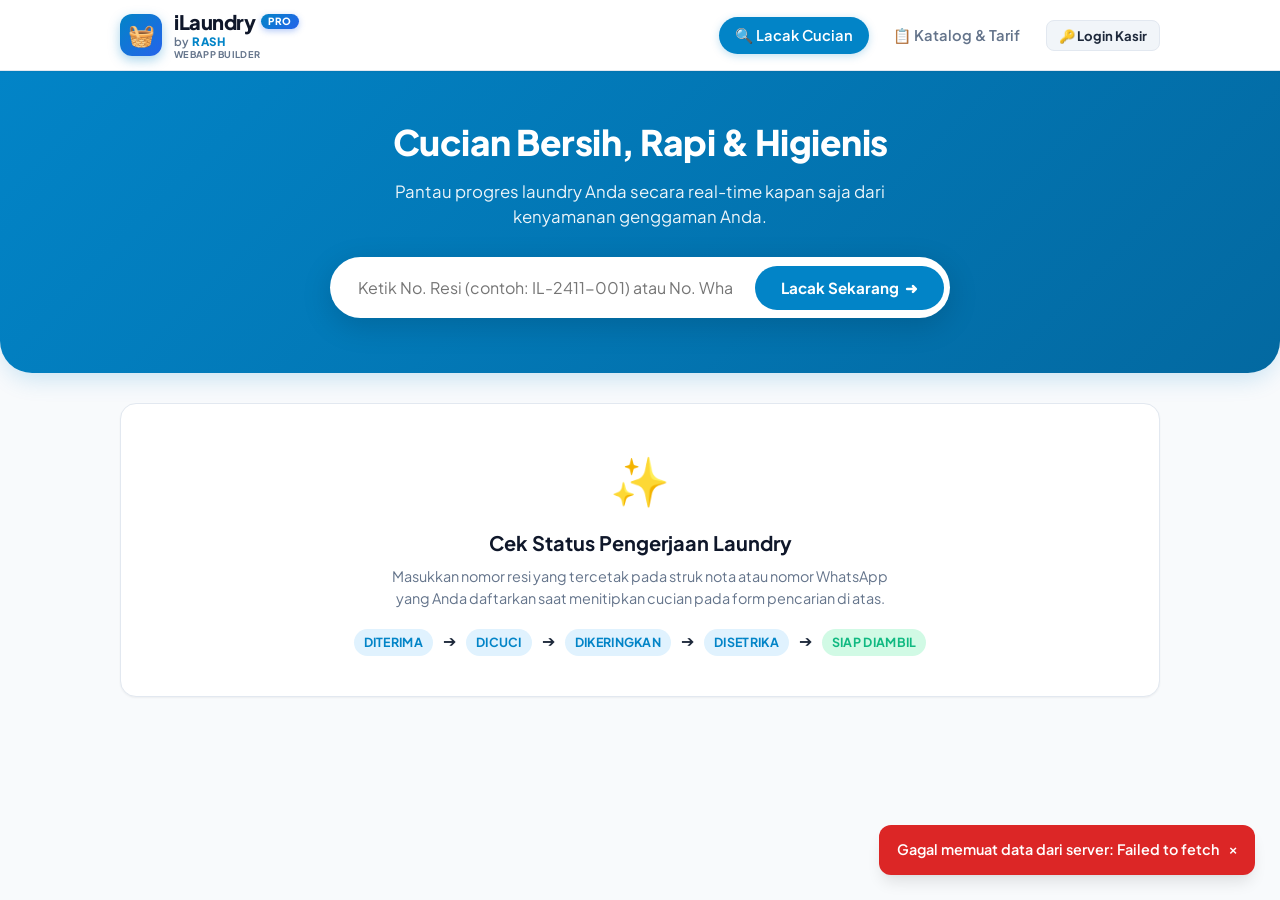
==== commit 6c786085: "Branding & UI/UX Upgrade: iLaundry Pro by RASH (WebApp Builder), Floating Mobile Nav, Glowing Steppe" ====
--- a/index.html
+++ b/index.html
@@ -3,7 +3,7 @@
 <head>
   <meta charset="UTF-8">
   <meta name="viewport" content="width=device-width, initial-scale=1.0">
-  <title>iLaundry — Sistem Manajemen & Tracking Laundry Modern</title>
+  <title>iLaundry Pro by RASH — Sistem Manajemen & Tracking Laundry Modern</title>
   <link rel="preconnect" href="https://fonts.googleapis.com">
   <link rel="preconnect" href="https://fonts.gstatic.com" crossorigin>
   <link href="https://fonts.googleapis.com/css2?family=Plus+Jakarta+Sans:wght@400;500;600;700;800&display=swap" rel="stylesheet">
@@ -16,7 +16,13 @@
     <div class="container nav-container">
       <a href="#" class="brand" onclick="switchTab('tracking'); return false;">
         <div class="brand-icon">🧺</div>
-        <span>iLaundry</span>
+        <div class="brand-text-group">
+          <div class="brand-main">iLaundry <span class="brand-pro-pill">PRO</span></div>
+          <div class="brand-by">
+            <span class="brand-by-row">by <strong class="brand-rash">RASH</strong></span>
+            <span class="brand-sub">WebApp Builder</span>
+          </div>
+        </div>
       </a>
       <div style="display: flex; align-items: center; gap: 10px; flex-wrap: wrap;">
         <ul class="nav-links">
@@ -176,84 +182,288 @@
 
     <!-- VIEW 4: PANEL KASIR & KELOLA LAYANAN -->
     <section id="view-admin" class="view-section">
-      <!-- Admin Stats Grid -->
-      <div class="stats-grid">
-        <div class="stat-card">
-          <div class="stat-label">Total Pesanan</div>
-          <div id="stat-total" class="stat-value">0</div>
-        </div>
-        <div class="stat-card">
-          <div class="stat-label">Sedang Diproses</div>
-          <div id="stat-active" class="stat-value" style="color: var(--primary);">0</div>
-        </div>
-        <div class="stat-card">
-          <div class="stat-label">Siap Diambil</div>
-          <div id="stat-ready" class="stat-value" style="color: var(--accent);">0</div>
-        </div>
-        <div class="stat-card">
-          <div class="stat-label">Total Omset</div>
-          <div id="stat-revenue" class="stat-value" style="font-size: 1.35rem;">Rp 0</div>
-        </div>
-      </div>
-
-      <!-- Action & Filter Bar -->
-      <div class="card" style="padding: 16px 20px; margin-bottom: 20px;">
-        <div style="display: flex; justify-content: space-between; align-items: center; flex-wrap: wrap; gap: 12px;">
-          <div style="display: flex; gap: 8px; flex-wrap: wrap;">
-            <button class="btn btn-primary btn-sm" onclick="switchTab('order')">
-              ➕ Order Baru
-            </button>
-            <button class="btn btn-secondary btn-sm" onclick="openServicesModal()">
-              ⚙️ Kelola Produk & Jasa
-            </button>
-            <button class="btn btn-secondary btn-sm" onclick="loadAllOrders()">
-              🔄 Refresh Data
-            </button>
-            <button class="btn btn-secondary btn-sm" onclick="openImportModal()">
-              📥 Import Data Lama
-            </button>
-            <button class="btn btn-secondary btn-sm" onclick="logoutAdmin()" title="Kunci Akses Kasir">
-              🔒 Kunci Kasir
-            </button>
-          </div>
-          <div style="display: flex; gap: 8px; align-items: center;">
-            <input type="text" id="admin-search-input" placeholder="Cari pelanggan / resi..." oninput="filterAdminOrders()" style="padding: 7px 12px; border-radius: var(--radius-md); border: 1px solid var(--border); font-size: 0.88rem;">
-            <select id="admin-status-filter" onchange="filterAdminOrders()" style="padding: 7px 12px; border-radius: var(--radius-md); border: 1px solid var(--border); font-size: 0.88rem;">
-              <option value="ALL">Semua Status</option>
-              <option value="Diterima">Diterima</option>
-              <option value="Dicuci">Dicuci</option>
-              <option value="Dikeringkan">Dikeringkan</option>
-              <option value="Disetrika">Disetrika</option>
-              <option value="Siap Diambil">Siap Diambil</option>
-              <option value="Selesai">Selesai</option>
-            </select>
-          </div>
-        </div>
-      </div>
-
-      <!-- Orders Table -->
-      <div class="card">
-        <h3 class="card-title" style="margin-bottom: 15px;">Daftar Transaksi Antrean Laundry</h3>
-        <div class="table-responsive">
-          <table class="data-table">
-            <thead>
-              <tr>
-                <th>No. Resi</th>
-                <th>Tanggal</th>
-                <th>Pelanggan</th>
-                <th>Layanan & Qty</th>
-                <th>Total</th>
-                <th>Pembayaran</th>
-                <th>Status Pengerjaan</th>
-                <th>Aksi</th>
-              </tr>
-            </thead>
-            <tbody id="admin-orders-tbody">
-              <tr>
-                <td colspan="8" style="text-align: center; padding: 25px;">Memuat data transaksi...</td>
-              </tr>
-            </tbody>
-          </table>
+      <!-- Sub-Navigasi Panel Kasir -->
+      <div style="display: flex; gap: 8px; margin-bottom: 22px; flex-wrap: wrap;">
+        <button id="sub-nav-orders" class="btn btn-primary" onclick="switchAdminSubView('orders')">
+          📋 Antrean Transaksi
+        </button>
+        <button id="sub-nav-daily" class="btn btn-secondary" onclick="switchAdminSubView('daily')">
+          📅 Penjualan Harian
+        </button>
+        <button id="sub-nav-recap" class="btn btn-secondary" onclick="switchAdminSubView('recap')">
+          📊 Rekap Bulanan & Layanan Terlaris
+        </button>
+      </div>
+
+      <!-- SUB-VIEW 1: ANTREAN TRANSAKSI -->
+      <div id="admin-sub-orders">
+        <!-- Quick Actions Banner (Aksi Cepat Kasir) -->
+        <div class="quick-actions-bar card" style="padding: 14px 20px; margin-bottom: 20px;">
+          <div style="display: flex; justify-content: space-between; align-items: center; flex-wrap: wrap; gap: 12px;">
+            <div style="display: flex; align-items: center; gap: 12px;">
+              <div style="width: 42px; height: 42px; background: #ffffff; border-radius: 12px; display: flex; align-items: center; justify-content: center; font-size: 1.4rem; box-shadow: 0 4px 10px rgba(2,132,199,0.15); flex-shrink: 0;">⚡</div>
+              <div>
+                <strong style="color: #0369a1; font-size: 0.98rem; display: block;">Aksi Cepat Kasir</strong>
+                <p style="font-size: 0.8rem; color: #0284c7; margin: 0;">Pintasan input pesanan dan pengecekan rekap kasir dalam 1 klik</p>
+              </div>
+            </div>
+            <div style="display: flex; gap: 8px; flex-wrap: wrap;">
+              <button class="btn btn-primary btn-sm" onclick="switchTab('order')" style="box-shadow: 0 4px 10px rgba(2, 132, 199, 0.35);">
+                ➕ Order Baru
+              </button>
+              <button class="btn btn-secondary btn-sm" onclick="switchAdminSubView('daily')">
+                📅 Cek Penjualan Hari Ini
+              </button>
+              <button class="btn btn-secondary btn-sm" onclick="switchAdminSubView('recap')">
+                📊 Rekap Bulanan
+              </button>
+            </div>
+          </div>
+        </div>
+
+        <!-- Admin Stats Grid -->
+        <div class="stats-grid">
+          <div class="stat-card">
+            <div class="stat-label">Total Pesanan</div>
+            <div id="stat-total" class="stat-value">0</div>
+          </div>
+          <div class="stat-card">
+            <div class="stat-label">Sedang Diproses</div>
+            <div id="stat-active" class="stat-value" style="color: var(--primary);">0</div>
+          </div>
+          <div class="stat-card">
+            <div class="stat-label">Siap Diambil</div>
+            <div id="stat-ready" class="stat-value" style="color: var(--accent);">0</div>
+          </div>
+          <div class="stat-card">
+            <div class="stat-label">Total Omset</div>
+            <div id="stat-revenue" class="stat-value" style="font-size: 1.35rem;">Rp 0</div>
+          </div>
+        </div>
+
+        <!-- Action & Filter Bar -->
+        <div class="card" style="padding: 16px 20px; margin-bottom: 20px;">
+          <div style="display: flex; justify-content: space-between; align-items: center; flex-wrap: wrap; gap: 12px;">
+            <div style="display: flex; gap: 8px; flex-wrap: wrap;">
+              <button class="btn btn-primary btn-sm" onclick="switchTab('order')">
+                ➕ Order Baru
+              </button>
+              <button class="btn btn-secondary btn-sm" onclick="openServicesModal()">
+                ⚙️ Kelola Produk & Jasa
+              </button>
+              <button class="btn btn-secondary btn-sm" onclick="loadAllOrders()">
+                🔄 Refresh Data
+              </button>
+              <button class="btn btn-secondary btn-sm" onclick="openImportModal()">
+                📥 Import Data Lama
+              </button>
+              <button class="btn btn-secondary btn-sm" onclick="logoutAdmin()" title="Kunci Akses Kasir">
+                🔒 Kunci Kasir
+              </button>
+            </div>
+            <div style="display: flex; gap: 8px; align-items: center;">
+              <input type="text" id="admin-search-input" placeholder="Cari pelanggan / resi..." oninput="filterAdminOrders()" style="padding: 7px 12px; border-radius: var(--radius-md); border: 1px solid var(--border); font-size: 0.88rem;">
+              <select id="admin-status-filter" onchange="filterAdminOrders()" style="padding: 7px 12px; border-radius: var(--radius-md); border: 1px solid var(--border); font-size: 0.88rem;">
+                <option value="ALL">Semua Status</option>
+                <option value="Diterima">Diterima</option>
+                <option value="Dicuci">Dicuci</option>
+                <option value="Dikeringkan">Dikeringkan</option>
+                <option value="Disetrika">Disetrika</option>
+                <option value="Siap Diambil">Siap Diambil</option>
+                <option value="Selesai">Selesai</option>
+              </select>
+            </div>
+          </div>
+        </div>
+
+        <!-- Orders Table -->
+        <div class="card">
+          <h3 class="card-title" style="margin-bottom: 15px;">Daftar Transaksi Antrean Laundry</h3>
+          <div class="table-responsive">
+            <table class="data-table">
+              <thead>
+                <tr>
+                  <th>No. Resi</th>
+                  <th>Tanggal</th>
+                  <th>Pelanggan</th>
+                  <th>Layanan & Qty</th>
+                  <th>Total</th>
+                  <th>Pembayaran</th>
+                  <th>Status Pengerjaan</th>
+                  <th>Aksi</th>
+                </tr>
+              </thead>
+              <tbody id="admin-orders-tbody">
+                <tr>
+                  <td colspan="8" style="text-align: center; padding: 25px;">Memuat data transaksi...</td>
+                </tr>
+              </tbody>
+            </table>
+          </div>
+        </div>
+      </div>
+
+      <!-- SUB-VIEW 2: CATATAN PENJUALAN HARIAN -->
+      <div id="admin-sub-daily" style="display: none;">
+        <!-- Filter Tanggal Harian -->
+        <div class="card" style="padding: 18px 20px; margin-bottom: 20px;">
+          <div style="display: flex; justify-content: space-between; align-items: center; flex-wrap: wrap; gap: 14px;">
+            <div>
+              <h3 style="font-size: 1.15rem; font-weight: 800; color: var(--dark);">📅 Catatan Penjualan Harian</h3>
+              <p style="font-size: 0.85rem; color: var(--text-muted);">Pilih tanggal transaksi untuk melihat omset harian, uang masuk (lunas), piutang, dan rincian nota.</p>
+            </div>
+            <div style="display: flex; gap: 8px; align-items: center; flex-wrap: wrap;">
+              <input type="date" id="daily-filter-date" onchange="renderDailySales()" style="padding: 8px 14px; border-radius: var(--radius-md); border: 1px solid var(--border); font-weight: 700; color: var(--dark); background: #fff;">
+              <button class="btn btn-secondary btn-sm" onclick="setDailyDateFilter('today')">Hari Ini</button>
+              <button class="btn btn-secondary btn-sm" onclick="setDailyDateFilter('yesterday')">Kemarin</button>
+              <button class="btn btn-secondary btn-sm" onclick="downloadDailyCsv()" title="Unduh CSV Penjualan Harian">📥 Unduh CSV</button>
+            </div>
+          </div>
+        </div>
+
+        <!-- KPI Cards Harian -->
+        <div class="stats-grid">
+          <div class="stat-card">
+            <div class="stat-label">Total Omset Tanggal Ini</div>
+            <div id="daily-stat-omset" class="stat-value" style="color: var(--primary);">Rp 0</div>
+          </div>
+          <div class="stat-card">
+            <div class="stat-label">Uang Masuk (Lunas)</div>
+            <div id="daily-stat-paid" class="stat-value" style="color: var(--accent);">Rp 0</div>
+          </div>
+          <div class="stat-card">
+            <div class="stat-label">Piutang (Belum Lunas)</div>
+            <div id="daily-stat-unpaid" class="stat-value" style="color: var(--warning);">Rp 0</div>
+          </div>
+          <div class="stat-card">
+            <div class="stat-label">Jumlah Nota / Berat</div>
+            <div id="daily-stat-count-qty" class="stat-value" style="font-size: 1.25rem;">0 Nota</div>
+          </div>
+        </div>
+
+        <!-- Tabel Transaksi Harian Sesuai Tanggal -->
+        <div class="card">
+          <div style="display: flex; justify-content: space-between; align-items: center; margin-bottom: 15px; flex-wrap: wrap; gap: 10px;">
+            <h3 class="card-title" id="daily-table-title">Daftar Transaksi Tanggal Ini</h3>
+            <span id="daily-badge-date" class="badge badge-primary" style="font-size: 0.88rem; padding: 6px 12px;">-</span>
+          </div>
+          <div class="table-responsive">
+            <table class="data-table">
+              <thead>
+                <tr>
+                  <th>No. Resi</th>
+                  <th>Jam / Waktu</th>
+                  <th>Pelanggan</th>
+                  <th>Layanan & Qty</th>
+                  <th>Total Biaya</th>
+                  <th>Status Pembayaran</th>
+                  <th>Status Cucian</th>
+                  <th>Aksi</th>
+                </tr>
+              </thead>
+              <tbody id="daily-orders-tbody">
+                <tr>
+                  <td colspan="8" style="text-align: center; padding: 25px;">Pilih tanggal untuk melihat transaksi...</td>
+                </tr>
+              </tbody>
+              <tfoot id="daily-orders-tfoot" style="background: #f8fafc; font-weight: 700; border-top: 2px solid var(--border);">
+                <!-- Ringkasan total penjualan harian -->
+              </tfoot>
+            </table>
+          </div>
+        </div>
+      </div>
+
+      <!-- SUB-VIEW 3: REKAP BULANAN & ANALISIS PENJUALAN -->
+      <div id="admin-sub-recap" style="display: none;">
+        <!-- Filter Periode Bulan & Tahun -->
+        <div class="card" style="padding: 18px 20px; margin-bottom: 20px;">
+          <div style="display: flex; justify-content: space-between; align-items: center; flex-wrap: wrap; gap: 14px;">
+            <div>
+              <h3 style="font-size: 1.15rem; font-weight: 800; color: var(--dark);">📅 Filter Periode Laporan</h3>
+              <p style="font-size: 0.85rem; color: var(--text-muted);">Pilih bulan dan tahun untuk melihat performa penjualan & tren laundry.</p>
+            </div>
+            <div style="display: flex; gap: 10px; align-items: center; flex-wrap: wrap;">
+              <select id="recap-filter-month" onchange="renderMonthlyRecap()" style="padding: 8px 14px; border-radius: var(--radius-md); border: 1px solid var(--border); font-weight: 600;">
+                <option value="ALL">Semua Bulan (Sepanjang Masa)</option>
+                <option value="01">Januari</option>
+                <option value="02">Februari</option>
+                <option value="03">Maret</option>
+                <option value="04">April</option>
+                <option value="05">Mei</option>
+                <option value="06">Juni</option>
+                <option value="07">Juli</option>
+                <option value="08">Agustus</option>
+                <option value="09">September</option>
+                <option value="10">Oktober</option>
+                <option value="11">November</option>
+                <option value="12">Desember</option>
+              </select>
+              <select id="recap-filter-year" onchange="renderMonthlyRecap()" style="padding: 8px 14px; border-radius: var(--radius-md); border: 1px solid var(--border); font-weight: 600;">
+                <!-- Diisi otomatis oleh JavaScript -->
+              </select>
+              <button class="btn btn-secondary btn-sm" onclick="downloadRecapCsv()" title="Unduh CSV">
+                📥 Download CSV
+              </button>
+            </div>
+          </div>
+        </div>
+
+        <!-- KPI Cards Bulanan -->
+        <div class="stats-grid">
+          <div class="stat-card">
+            <div class="stat-label">Omset Periode Ini</div>
+            <div id="recap-stat-omset" class="stat-value" style="color: var(--accent);">Rp 0</div>
+          </div>
+          <div class="stat-card">
+            <div class="stat-label">Total Transaksi</div>
+            <div id="recap-stat-count" class="stat-value">0</div>
+          </div>
+          <div class="stat-card">
+            <div class="stat-label">Total Berat / Satuan</div>
+            <div id="recap-stat-qty" class="stat-value" style="color: var(--primary);">0</div>
+          </div>
+          <div class="stat-card">
+            <div class="stat-label">Layanan Terfavorit</div>
+            <div id="recap-stat-fav" class="stat-value" style="font-size: 1.15rem; font-weight: 700; color: #b45309;">-</div>
+          </div>
+        </div>
+
+        <!-- Leaderboard: Layanan Paling Diminati -->
+        <div class="card" style="margin-bottom: 24px;">
+          <h3 class="card-title" style="display: flex; align-items: center; gap: 8px;">
+            🏆 Layanan & Paket Paling Banyak Diminati Pelanggan
+          </h3>
+          <p class="card-subtitle">Urutan jasa berdasarkan frekuensi pemesanan dan kontribusi omset.</p>
+
+          <div id="recap-leaderboard-container" style="display: flex; flex-direction: column; gap: 14px; margin-top: 15px;">
+            <!-- Diisi secara dinamis oleh JavaScript -->
+          </div>
+        </div>
+
+        <!-- Tabel Rincian Data Rekap -->
+        <div class="card">
+          <h3 class="card-title" style="margin-bottom: 15px;">Rincian Penjualan per Layanan</h3>
+          <div class="table-responsive">
+            <table class="data-table">
+              <thead>
+                <tr>
+                  <th>Peringkat</th>
+                  <th>Nama Layanan</th>
+                  <th>Kategori</th>
+                  <th>Frekuensi Order</th>
+                  <th>Total Volume</th>
+                  <th>Total Pendapatan</th>
+                  <th>Kontribusi (%)</th>
+                </tr>
+              </thead>
+              <tbody id="recap-table-tbody">
+                <tr>
+                  <td colspan="7" style="text-align: center; padding: 25px;">Memuat rekap...</td>
+                </tr>
+              </tbody>
+            </table>
+          </div>
         </div>
       </div>
     </section>
@@ -526,6 +736,30 @@
     <div id="loading-text" style="font-weight: 600; color: var(--dark); font-size: 0.95rem;">Menghubungkan ke server...</div>
   </div>
 
+  <!-- MOBILE BOTTOM FLOATING NAVIGATION (Aplikasi Mobile-Like) -->
+  <nav class="mobile-bottom-nav">
+    <button class="mobile-nav-btn active" id="mob-nav-tracking" onclick="switchTab('tracking')">
+      <span class="mob-icon">🔍</span>
+      <span class="mob-label">Lacak</span>
+    </button>
+    <button class="mobile-nav-btn" id="mob-nav-catalog" onclick="switchTab('catalog')">
+      <span class="mob-icon">📋</span>
+      <span class="mob-label">Tarif</span>
+    </button>
+    <button class="mobile-nav-btn" id="mob-nav-order" onclick="switchTab('order')" style="display: none;">
+      <span class="mob-icon">➕</span>
+      <span class="mob-label">Order</span>
+    </button>
+    <button class="mobile-nav-btn" id="mob-nav-admin" onclick="switchTab('admin')" style="display: none;">
+      <span class="mob-icon">⚙️</span>
+      <span class="mob-label">Kasir</span>
+    </button>
+    <button class="mobile-nav-btn" id="mob-nav-auth" onclick="openLoginModal()">
+      <span class="mob-icon">🔑</span>
+      <span class="mob-label">Login</span>
+    </button>
+  </nav>
+
   <!-- SCRIPTS -->
   <script src="js/config.js"></script>
   <script src="js/app.js"></script>
--- a/css/style.css
+++ b/css/style.css
@@ -76,25 +76,80 @@
 .brand {
   display: flex;
   align-items: center;
-  gap: 10px;
+  gap: 12px;
   text-decoration: none;
-  font-size: 1.35rem;
-  font-weight: 800;
-  color: var(--primary);
-  letter-spacing: -0.5px;
 }
 
 .brand-icon {
-  width: 38px;
-  height: 38px;
-  background: linear-gradient(135deg, var(--primary), #38bdf8);
+  width: 42px;
+  height: 42px;
+  background: linear-gradient(135deg, var(--primary), #2563eb);
   color: #fff;
   border-radius: var(--radius-md);
   display: flex;
   align-items: center;
   justify-content: center;
-  font-size: 1.2rem;
-  box-shadow: 0 4px 10px rgba(2, 132, 199, 0.3);
+  font-size: 1.35rem;
+  box-shadow: 0 4px 12px rgba(2, 132, 199, 0.35);
+  flex-shrink: 0;
+}
+
+.brand-text-group {
+  display: flex;
+  flex-direction: column;
+  line-height: 1.15;
+}
+
+.brand-main {
+  font-size: 1.25rem;
+  font-weight: 800;
+  color: var(--dark);
+  letter-spacing: -0.5px;
+  display: flex;
+  align-items: center;
+  gap: 6px;
+}
+
+.brand-pro-pill {
+  background: linear-gradient(135deg, #0284c7, #2563eb);
+  color: #ffffff;
+  font-size: 0.62rem;
+  font-weight: 800;
+  padding: 2px 7px;
+  border-radius: var(--radius-full);
+  letter-spacing: 0.5px;
+  text-transform: uppercase;
+  box-shadow: 0 2px 6px rgba(37, 99, 235, 0.35);
+}
+
+.brand-by {
+  display: flex;
+  flex-direction: column;
+  margin-top: 2px;
+}
+
+.brand-by-row {
+  font-size: 0.72rem;
+  color: var(--text-muted);
+  font-weight: 600;
+  display: flex;
+  align-items: center;
+  gap: 3px;
+}
+
+.brand-rash {
+  color: var(--primary);
+  font-weight: 800;
+  letter-spacing: 0.5px;
+}
+
+.brand-sub {
+  font-size: 0.58rem;
+  color: #64748b;
+  font-weight: 700;
+  letter-spacing: 0.3px;
+  text-transform: uppercase;
+  margin-top: 1px;
 }
 
 .nav-links {
@@ -299,11 +354,25 @@
   color: #ffffff;
 }
 
-.step-node.active .step-circle {
+@keyframes pulse-ring {
+  0% {
+    box-shadow: 0 0 0 0 rgba(2, 132, 199, 0.55);
+  }
+  70% {
+    box-shadow: 0 0 0 10px rgba(2, 132, 199, 0);
+  }
+  100% {
+    box-shadow: 0 0 0 0 rgba(2, 132, 199, 0);
+  }
+}
+
+.step-node.active .step-circle,
+.step-item.active .step-circle {
   background: var(--primary);
   border-color: var(--primary);
   color: #ffffff;
-  box-shadow: 0 0 0 4px var(--primary-light);
+  animation: pulse-ring 2s infinite cubic-bezier(0.45, 0, 0.55, 1);
+  transform: scale(1.08);
 }
 
 .step-label {
@@ -860,3 +929,170 @@
     color: #000000 !important;
   }
 }
+
+
+/* =========================================================================
+   REKAP BULANAN & ANALISIS PENJUALAN
+   ========================================================================= */
+
+.progress-track {
+  width: 100%;
+  height: 10px;
+  background: #e2e8f0;
+  border-radius: var(--radius-full);
+  overflow: hidden;
+  margin-top: 6px;
+}
+
+.progress-fill {
+  height: 100%;
+  background: linear-gradient(90deg, var(--primary), var(--accent));
+  border-radius: var(--radius-full);
+  transition: width 0.4s ease;
+}
+
+.ranking-badge {
+  display: inline-flex;
+  align-items: center;
+  justify-content: center;
+  width: 28px;
+  height: 28px;
+  border-radius: 50%;
+  font-weight: 800;
+  font-size: 0.85rem;
+}
+
+.rank-1 { background: #fef08a; color: #854d0e; }
+.rank-2 { background: #e2e8f0; color: #475569; }
+.rank-3 { background: #fed7aa; color: #9a3412; }
+.rank-other { background: #f1f5f9; color: #64748b; font-size: 0.78rem; }
+
+/* =========================================================================
+   DEMO BANNER
+   ========================================================================= */
+
+.demo-banner {
+  background: linear-gradient(135deg, #0f172a, #1e293b);
+  color: #ffffff;
+  padding: 10px 0;
+  border-bottom: 2px solid #0284c7;
+  font-size: 0.88rem;
+  z-index: 101;
+  position: sticky;
+  top: 0;
+}
+
+.demo-banner-content {
+  display: flex;
+  align-items: center;
+  justify-content: space-between;
+  gap: 15px;
+  flex-wrap: wrap;
+}
+
+.demo-badge {
+  background: #0284c7;
+  color: #fff;
+  padding: 3px 10px;
+  border-radius: var(--radius-full);
+  font-weight: 800;
+  font-size: 0.75rem;
+  letter-spacing: 0.5px;
+  display: inline-flex;
+  align-items: center;
+  gap: 6px;
+}
+
+.btn-demo-reset {
+  background: rgba(255, 255, 255, 0.15);
+  color: #fff;
+  border: 1px solid rgba(255, 255, 255, 0.3);
+  padding: 5px 12px;
+  border-radius: var(--radius-sm);
+  font-size: 0.8rem;
+  font-weight: 700;
+  cursor: pointer;
+  transition: all 0.2s ease;
+}
+
+.btn-demo-reset:hover {
+  background: #ef4444;
+  border-color: #ef4444;
+}
+
+/* =========================================================================
+   UI/UX UPGRADE: FLOATING MOBILE BOTTOM NAVIGATION & QUICK ACTIONS
+   ========================================================================= */
+
+.quick-actions-bar {
+  background: linear-gradient(135deg, #f0f9ff 0%, #e0f2fe 100%);
+  border: 1px solid #bae6fd;
+  border-radius: var(--radius-lg);
+  box-shadow: 0 4px 15px -3px rgba(2, 132, 199, 0.08);
+}
+
+.service-card {
+  transition: all 0.25s cubic-bezier(0.4, 0, 0.2, 1);
+  position: relative;
+  overflow: hidden;
+}
+
+.service-card:hover {
+  transform: translateY(-4px);
+  box-shadow: 0 12px 24px -6px rgba(2, 132, 199, 0.15), 0 4px 6px -2px rgba(0, 0, 0, 0.05);
+  border-color: #bae6fd;
+}
+
+.mobile-bottom-nav {
+  display: none;
+}
+
+@media (max-width: 768px) {
+  body {
+    padding-bottom: 84px !important;
+  }
+  
+  .mobile-bottom-nav {
+    display: flex;
+    position: fixed;
+    bottom: 12px;
+    left: 12px;
+    right: 12px;
+    background: rgba(255, 255, 255, 0.95);
+    backdrop-filter: blur(16px);
+    -webkit-backdrop-filter: blur(16px);
+    border: 1px solid rgba(226, 232, 240, 0.9);
+    border-radius: var(--radius-full);
+    box-shadow: 0 10px 25px -5px rgba(0, 0, 0, 0.15), 0 8px 10px -6px rgba(0, 0, 0, 0.08);
+    z-index: 999;
+    padding: 6px 8px;
+    justify-content: space-around;
+    align-items: center;
+  }
+  
+  .mobile-nav-btn {
+    background: transparent;
+    border: none;
+    display: flex;
+    flex-direction: column;
+    align-items: center;
+    gap: 3px;
+    padding: 6px 12px;
+    border-radius: var(--radius-full);
+    cursor: pointer;
+    color: var(--text-muted);
+    font-size: 0.72rem;
+    font-weight: 700;
+    transition: all 0.2s cubic-bezier(0.4, 0, 0.2, 1);
+  }
+  
+  .mobile-nav-btn.active {
+    background: var(--primary-soft);
+    color: var(--primary);
+  }
+  
+  .mobile-nav-btn .mob-icon {
+    font-size: 1.15rem;
+    line-height: 1;
+  }
+}
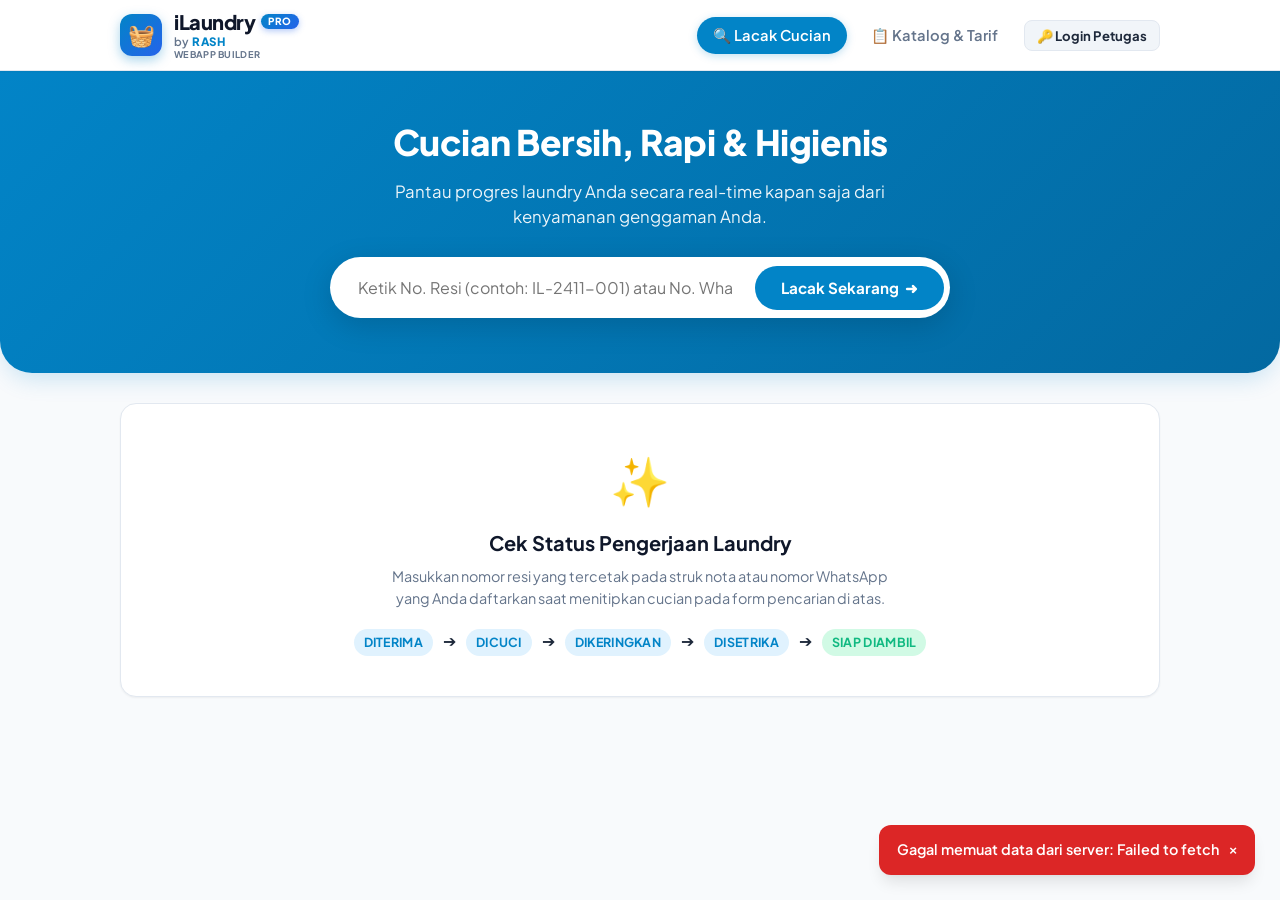
==== commit 00c3df43: "Fitur: Login Super Admin (Owner), Pembayaran Cash/QRIS/Transfer, Kembalian & Autocomplete Pelanggan" ====
--- a/index.html
+++ b/index.html
@@ -134,11 +134,13 @@
         <h2 class="card-title">📝 Buat Pesanan Baru</h2>
         <p class="card-subtitle">Formulir pendaftaran cucian baru untuk pelanggan maupun kasir.</p>
 
+        <!-- Form Order -->
         <form id="order-form" onsubmit="handleCreateOrder(event)">
           <div class="form-grid">
-            <div class="form-group">
+            <div class="form-group autocomplete-wrapper">
               <label for="order-nama">Nama Lengkap Pelanggan *</label>
-              <input type="text" id="order-nama" placeholder="Contoh: Budi Santoso" required>
+              <input type="text" id="order-nama" placeholder="Ketik minimal 3 huruf nama pelanggan..." oninput="handleCustomerNameInput(this.value)" autocomplete="off" required>
+              <div id="customer-suggestions" class="autocomplete-dropdown"></div>
             </div>
             <div class="form-group">
               <label for="order-wa">No. WhatsApp Aktif *</label>
@@ -159,18 +161,110 @@
             </div>
           </div>
 
-          <div class="form-group" style="margin-bottom: 20px;">
+          <div class="form-group" style="margin-bottom: 16px;">
             <label for="order-catatan">Catatan Khusus (Opsional)</label>
             <textarea id="order-catatan" rows="2" placeholder="Contoh: Pakaian luntur harap dipisah, detergen hypoallergenic, dll."></textarea>
           </div>
 
           <!-- Total Ringkasan Box -->
-          <div style="background: #f8fafc; border: 1px solid var(--border); padding: 16px; border-radius: var(--radius-md); display: flex; justify-content: space-between; align-items: center; margin-bottom: 24px;">
+          <div style="background: #f8fafc; border: 1px solid var(--border); padding: 16px; border-radius: var(--radius-md); display: flex; justify-content: space-between; align-items: center; margin-bottom: 18px;">
             <div>
               <div style="font-size: 0.82rem; color: var(--text-muted); font-weight: 600;">TOTAL ESTIMASI BIAYA</div>
               <div id="order-total-preview" style="font-size: 1.5rem; font-weight: 800; color: var(--primary);">Rp 0</div>
             </div>
-            <span class="badge badge-warning">Bayar saat selesai / serah terima</span>
+            <span id="order-timing-badge" class="badge badge-success">Bayar Sekarang (Lunas)</span>
+          </div>
+
+          <!-- Pilihan Waktu & Metode Pembayaran -->
+          <div style="background: #f8fafc; border: 1px solid var(--border); padding: 16px; border-radius: var(--radius-md); margin-bottom: 24px;">
+            <label style="font-size: 0.88rem; font-weight: 700; color: var(--dark); display: block; margin-bottom: 8px;">
+              💳 Waktu & Status Pembayaran
+            </label>
+            
+            <div class="pay-timing-group">
+              <label class="pay-timing-card active" id="timing-card-lunas" onclick="selectPayTiming('Lunas')">
+                <input type="radio" name="pay-timing" id="pay-timing-lunas" value="Lunas" checked>
+                <div>
+                  <strong style="display:block; font-size: 0.88rem; color: #15803d;">Bayar Sekarang (Lunas)</strong>
+                  <small style="color: var(--text-muted); font-size: 0.74rem;">Pelanggan bayar langsung saat serahkan cucian</small>
+                </div>
+              </label>
+
+              <label class="pay-timing-card" id="timing-card-belum" onclick="selectPayTiming('Belum Lunas')">
+                <input type="radio" name="pay-timing" id="pay-timing-belum" value="Belum Lunas">
+                <div>
+                  <strong style="display:block; font-size: 0.88rem; color: #b45309;">Bayar Saat Ambil</strong>
+                  <small style="color: var(--text-muted); font-size: 0.74rem;">Pelunasan dilakukan saat cucian selesai & diambil</small>
+                </div>
+              </label>
+            </div>
+
+            <!-- Pilihan Metode Bayar (Aktif jika Bayar Sekarang) -->
+            <div id="order-pay-methods-area">
+              <label style="font-size: 0.84rem; font-weight: 700; color: var(--dark); display: block; margin-bottom: 8px;">
+                Pilih Metode Pembayaran:
+              </label>
+              <div class="pay-methods-grid">
+                <div class="pay-method-btn active" id="pay-btn-cash" onclick="selectPayMethod('CASH')">
+                  <span class="pay-method-icon">💵</span>
+                  <span class="pay-method-label">CASH / TUNAI</span>
+                </div>
+                <div class="pay-method-btn" id="pay-btn-qris" onclick="selectPayMethod('QRIS')">
+                  <span class="pay-method-icon">📱</span>
+                  <span class="pay-method-label">QRIS</span>
+                </div>
+                <div class="pay-method-btn" id="pay-btn-transfer" onclick="selectPayMethod('TRANSFER')">
+                  <span class="pay-method-icon">🏦</span>
+                  <span class="pay-method-label">TRANSFER BANK</span>
+                </div>
+              </div>
+
+              <!-- CASH Detail & Calculator -->
+              <div id="order-cash-detail-box" style="margin-top: 10px;">
+                <div class="form-group" style="margin-bottom: 6px;">
+                  <label for="order-cash-nominal" style="font-size: 0.82rem; font-weight: 700;">Nominal Uang Tunai Diterima (Rp) *</label>
+                  <input type="number" id="order-cash-nominal" placeholder="Contoh: 50000" oninput="calculateOrderChange()" style="font-weight: 700; font-size: 1.1rem;">
+                </div>
+                <div class="quick-cash-chips">
+                  <span style="font-size: 0.75rem; color: var(--text-muted); align-self: center;">Pintasan:</span>
+                  <button type="button" class="quick-cash-btn" onclick="setQuickCash('exact')">Uang Pas</button>
+                  <button type="button" class="quick-cash-btn" onclick="setQuickCash(10000)">10.000</button>
+                  <button type="button" class="quick-cash-btn" onclick="setQuickCash(20000)">20.000</button>
+                  <button type="button" class="quick-cash-btn" onclick="setQuickCash(50000)">50.000</button>
+                  <button type="button" class="quick-cash-btn" onclick="setQuickCash(100000)">100.000</button>
+                </div>
+                <div class="change-calc-box">
+                  <div>
+                    <div style="font-size: 0.78rem; font-weight: 700; color: #166534;">KEMBALIAN PELANGGAN</div>
+                    <div id="order-change-preview" class="change-amount">Rp 0</div>
+                  </div>
+                  <span id="order-change-status" class="badge badge-success" style="font-size: 0.76rem;">Uang Pas</span>
+                </div>
+              </div>
+
+              <!-- QRIS Box -->
+              <div id="order-qris-detail-box" style="display: none; background: #ffffff; border: 1px dashed var(--border); padding: 14px; border-radius: var(--radius-md); text-align: center;">
+                <div style="font-weight: 700; color: var(--dark); margin-bottom: 4px;" id="order-qris-merchant">QRIS iLaundry Pro by RASH</div>
+                <p style="font-size: 0.78rem; color: var(--text-muted); margin-bottom: 10px;">Arahkan kamera / aplikasi e-Wallet atau m-Banking pelanggan ke QRIS di bawah ini</p>
+                <div id="order-qris-img-container" style="display: inline-block; padding: 10px; background: #fff; border: 1px solid var(--border); border-radius: 8px;">
+                  <img id="order-qris-img" src="" alt="QRIS Toko" style="max-width: 190px; height: auto; display: block; margin: 0 auto;">
+                </div>
+                <div style="margin-top: 10px; font-size: 0.8rem; color: #15803d; font-weight: 700;">✅ Pastikan nominal transfer sesuai total: <span id="order-qris-total-text">Rp 0</span></div>
+              </div>
+
+              <!-- Transfer Box -->
+              <div id="order-transfer-detail-box" style="display: none; background: #ffffff; border: 1px dashed var(--border); padding: 14px; border-radius: var(--radius-md);">
+                <div style="font-weight: 700; color: var(--dark); font-size: 0.92rem; margin-bottom: 8px;">🏦 Rincian Rekening Laundry</div>
+                <div style="display: grid; grid-template-columns: 1fr auto; gap: 8px; align-items: center; background: #f8fafc; padding: 10px 14px; border-radius: 8px;">
+                  <div>
+                    <div style="font-size: 0.76rem; color: var(--text-muted);" id="order-bank-name">BANK BCA</div>
+                    <div style="font-size: 1.1rem; font-weight: 800; color: var(--primary);" id="order-bank-acc">1234567890</div>
+                    <div style="font-size: 0.8rem; font-weight: 600;" id="order-bank-holder">a.n. iLaundry Pro by RASH</div>
+                  </div>
+                  <button type="button" class="btn btn-secondary btn-sm" onclick="copyBankAcc()">📋 Salin Rekening</button>
+                </div>
+              </div>
+            </div>
           </div>
 
           <button type="submit" id="btn-submit-order" class="btn btn-primary" style="width: 100%;">
@@ -256,6 +350,9 @@
               </button>
               <button class="btn btn-secondary btn-sm" onclick="openImportModal()">
                 📥 Import Data Lama
+              </button>
+              <button id="btn-superadmin-panel" class="btn btn-secondary btn-sm" onclick="openSuperAdminModal()" style="display: none; background: #fff7ed; border-color: #fdba74; color: #c2410c; font-weight: 700;">
+                👑 Pengaturan Toko & Harga
               </button>
               <button class="btn btn-secondary btn-sm" onclick="logoutAdmin()" title="Kunci Akses Kasir">
                 🔒 Kunci Kasir
@@ -598,6 +695,18 @@
           <span>Status Bayar:</span>
           <strong id="rcp-pay-status">-</strong>
         </div>
+        <div class="receipt-row" id="rcp-row-method" style="margin-top: 2px;">
+          <span>Metode Bayar:</span>
+          <span id="rcp-pay-method">-</span>
+        </div>
+        <div class="receipt-row" id="rcp-row-cash" style="display: none; margin-top: 2px;">
+          <span>Uang Diterima:</span>
+          <span id="rcp-pay-cash">Rp 0</span>
+        </div>
+        <div class="receipt-row" id="rcp-row-change" style="display: none; margin-top: 2px;">
+          <span>Kembalian:</span>
+          <strong id="rcp-pay-change">Rp 0</strong>
+        </div>
 
         <div class="receipt-qr">
           <p>Scan untuk Lacak Cucian:</p>
@@ -624,21 +733,27 @@
     </div>
   </div>
 
-  <!-- MODAL: LOGIN ADMIN / KASIR -->
+  <!-- MODAL: LOGIN KASIR & SUPER ADMIN -->
   <div id="login-modal" class="modal-overlay">
-    <div class="modal-dialog" style="max-width: 380px; padding: 24px;">
+    <div class="modal-dialog" style="max-width: 400px; padding: 24px;">
       <div class="modal-header">
-        <h3 style="font-size: 1.15rem; font-weight: 800;">🔐 Login Petugas Kasir</h3>
+        <h3 style="font-size: 1.15rem; font-weight: 800;">🔐 Login Sistem iLaundry</h3>
         <button class="modal-close" onclick="closeLoginModal()">&times;</button>
       </div>
-      <p style="font-size: 0.85rem; color: var(--text-muted); margin-bottom: 18px;">
-        Masuk untuk membuka menu Order Baru, Panel Kasir, dan Kelola Layanan.
+      <p style="font-size: 0.85rem; color: var(--text-muted); margin-bottom: 16px;">
+        Masuk sebagai <strong>Petugas Kasir</strong> atau <strong>Super Admin (Owner)</strong> untuk membuka akses pengaturan.
       </p>
+
+      <!-- Petunjuk Akun -->
+      <div style="background: #f8fafc; border: 1px solid var(--border); padding: 10px 14px; border-radius: var(--radius-md); font-size: 0.78rem; margin-bottom: 16px; line-height: 1.5;">
+        <div>👤 <strong>Kasir:</strong> Username: <code>admin</code> | PIN: <code>1234</code></div>
+        <div style="margin-top: 4px;">👑 <strong>Super Admin:</strong> Username: <code>owner</code> | Sandi: <code>owner123</code></div>
+      </div>
 
       <form id="admin-login-form" onsubmit="handleLoginSubmit(event)">
         <div class="form-group" style="margin-bottom: 14px;">
           <label style="font-size: 0.85rem; font-weight: 700;">Username</label>
-          <input type="text" id="login-username" value="admin" placeholder="admin" required autofocus>
+          <input type="text" id="login-username" value="admin" placeholder="admin atau owner" required autofocus>
         </div>
         <div class="form-group" style="margin-bottom: 20px;">
           <label style="font-size: 0.85rem; font-weight: 700;">Password / PIN</label>
@@ -646,13 +761,253 @@
         </div>
         <div style="display: flex; gap: 8px;">
           <button type="submit" class="btn btn-primary" style="flex: 1;">
-            Masuk Kasir ➜
+            Masuk Sekarang ➜
           </button>
           <button type="button" class="btn btn-secondary" onclick="closeLoginModal()">
             Batal
           </button>
         </div>
       </form>
+    </div>
+  </div>
+
+  <!-- MODAL: PELUNASAN PEMBAYARAN (SAAT PENGAMBILAN CUCIAN) -->
+  <div id="settlement-modal" class="modal-overlay">
+    <div class="modal-dialog" style="max-width: 440px; padding: 22px;">
+      <div class="modal-header">
+        <h3 style="font-size: 1.15rem; font-weight: 800; display: flex; align-items: center; gap: 8px;">
+          💰 Pelunasan Tagihan Laundry
+        </h3>
+        <button class="modal-close" onclick="closeSettlementModal()">&times;</button>
+      </div>
+      <p style="font-size: 0.84rem; color: var(--text-muted); margin-bottom: 14px;">
+        Konfirmasi pembayaran cucian yang siap diambil oleh pelanggan.
+      </p>
+
+      <!-- Info Pesanan -->
+      <div style="background: #f8fafc; border: 1px solid var(--border); padding: 14px; border-radius: var(--radius-md); margin-bottom: 16px;">
+        <div style="display: flex; justify-content: space-between; align-items: center; margin-bottom: 6px;">
+          <span style="font-size: 0.78rem; font-weight: 700; color: var(--primary);" id="stl-resi">IL-XXXX-XXX</span>
+          <span class="badge badge-danger">Belum Lunas</span>
+        </div>
+        <div style="font-weight: 800; font-size: 1.05rem;" id="stl-nama">-</div>
+        <div style="font-size: 0.82rem; color: var(--text-muted);" id="stl-layanan">-</div>
+        <div style="display: flex; justify-content: space-between; align-items: center; border-top: 1px dashed var(--border); padding-top: 8px; margin-top: 8px;">
+          <span style="font-weight: 700; font-size: 0.85rem;">TOTAL TAGIHAN:</span>
+          <span style="font-weight: 800; font-size: 1.3rem; color: var(--primary);" id="stl-total">Rp 0</span>
+        </div>
+      </div>
+
+      <!-- Pilihan Metode Pelunasan -->
+      <label style="font-size: 0.84rem; font-weight: 700; color: var(--dark); display: block; margin-bottom: 8px;">
+        Pilih Metode Pembayaran Pelunasan:
+      </label>
+      <div class="pay-methods-grid" style="grid-template-columns: repeat(3, 1fr); margin-bottom: 14px;">
+        <div class="pay-method-btn active" id="stl-method-cash" onclick="selectStlMethod('CASH')">
+          <span class="pay-method-icon">💵</span>
+          <span class="pay-method-label">CASH</span>
+        </div>
+        <div class="pay-method-btn" id="stl-method-qris" onclick="selectStlMethod('QRIS')">
+          <span class="pay-method-icon">📱</span>
+          <span class="pay-method-label">QRIS</span>
+        </div>
+        <div class="pay-method-btn" id="stl-method-transfer" onclick="selectStlMethod('TRANSFER')">
+          <span class="pay-method-icon">🏦</span>
+          <span class="pay-method-label">TRANSFER</span>
+        </div>
+      </div>
+
+      <!-- Detail CASH Pelunasan -->
+      <div id="stl-cash-box">
+        <div class="form-group" style="margin-bottom: 6px;">
+          <label style="font-size: 0.82rem; font-weight: 700;">Nominal Uang Tunai Diterima (Rp) *</label>
+          <input type="number" id="stl-cash-input" placeholder="Contoh: 50000" oninput="calculateStlChange()" style="font-weight: 700; font-size: 1.1rem;">
+        </div>
+        <div class="quick-cash-chips">
+          <button type="button" class="quick-cash-btn" onclick="setStlQuickCash('exact')">Uang Pas</button>
+          <button type="button" class="quick-cash-btn" onclick="setStlQuickCash(10000)">10.000</button>
+          <button type="button" class="quick-cash-btn" onclick="setStlQuickCash(20000)">20.000</button>
+          <button type="button" class="quick-cash-btn" onclick="setStlQuickCash(50000)">50.000</button>
+          <button type="button" class="quick-cash-btn" onclick="setStlQuickCash(100000)">100.000</button>
+        </div>
+        <div class="change-calc-box">
+          <div>
+            <div style="font-size: 0.78rem; font-weight: 700; color: #166534;">KEMBALIAN PELANGGAN</div>
+            <div id="stl-change-preview" class="change-amount">Rp 0</div>
+          </div>
+          <span id="stl-change-status" class="badge badge-success" style="font-size: 0.76rem;">Uang Pas</span>
+        </div>
+      </div>
+
+      <!-- Detail QRIS Pelunasan -->
+      <div id="stl-qris-box" style="display: none; background: #ffffff; border: 1px dashed var(--border); padding: 12px; border-radius: var(--radius-md); text-align: center; margin-bottom: 14px;">
+        <div style="font-weight: 700; font-size: 0.88rem; margin-bottom: 4px;" id="stl-qris-merchant-title">Scan QRIS Laundry</div>
+        <img id="stl-qris-img" src="" alt="QRIS" style="max-width: 170px; height: auto; display: block; margin: 0 auto 6px;">
+        <div style="font-size: 0.82rem; font-weight: 700; color: #15803d;">Nominal: <span id="stl-qris-nominal">Rp 0</span></div>
+      </div>
+
+      <!-- Detail Transfer Pelunasan -->
+      <div id="stl-transfer-box" style="display: none; background: #f8fafc; border: 1px dashed var(--border); padding: 12px; border-radius: var(--radius-md); margin-bottom: 14px;">
+        <div style="font-size: 0.76rem; color: var(--text-muted);" id="stl-bank-name">BANK BCA</div>
+        <div style="font-size: 1.1rem; font-weight: 800; color: var(--primary);" id="stl-bank-acc">1234567890</div>
+        <div style="font-size: 0.8rem; font-weight: 600;" id="stl-bank-holder">a.n. iLaundry Pro by RASH</div>
+      </div>
+
+      <!-- Status Pengerjaan Opsional -->
+      <div style="margin-bottom: 16px;">
+        <label style="font-size: 0.8rem; font-weight: 600; color: var(--text-muted);">Ubah Status Pengerjaan Sekaligus:</label>
+        <select id="stl-status-cucian" style="padding: 6px 10px; border-radius: var(--radius-md); border: 1px solid var(--border); width: 100%; font-size: 0.86rem; font-weight: 600;">
+          <option value="Selesai" selected>✅ Selesai (Sudah Diserahkan ke Pelanggan)</option>
+          <option value="Siap Diambil">📦 Tetap "Siap Diambil"</option>
+        </select>
+      </div>
+
+      <div style="display: flex; gap: 8px;">
+        <button type="button" class="btn btn-primary" style="flex: 1;" onclick="submitSettlementPayment()">
+          💾 Simpan Pelunasan & Cetak Nota
+        </button>
+        <button type="button" class="btn btn-secondary" onclick="closeSettlementModal()">
+          Batal
+        </button>
+      </div>
+    </div>
+  </div>
+
+  <!-- MODAL: PENGATURAN SUPER ADMIN (OWNER SELF-SERVICE) -->
+  <div id="super-admin-modal" class="modal-overlay">
+    <div class="modal-dialog" style="max-width: 680px; padding: 24px;">
+      <div class="modal-header">
+        <h3 style="font-size: 1.25rem; font-weight: 800; display: flex; align-items: center; gap: 8px;">
+          👑 Pengaturan Toko & Harga (Super Admin)
+        </h3>
+        <button class="modal-close" onclick="closeSuperAdminModal()">&times;</button>
+      </div>
+      <p style="font-size: 0.84rem; color: var(--text-muted); margin-bottom: 16px;">
+        Panel mandiri Super Admin untuk mengatur nomor CS, tarif harga katalog, integrasi WhatsApp Fonnte, QRIS, dan rekening bank.
+      </p>
+
+      <!-- Super Admin Navigation Tabs -->
+      <div class="super-admin-nav-tabs">
+        <button id="sa-tab-btn-general" class="active" onclick="switchSuperAdminTab('general')">📞 CS & Kontak</button>
+        <button id="sa-tab-btn-pricing" onclick="switchSuperAdminTab('pricing')">🏷️ Kelola Harga</button>
+        <button id="sa-tab-btn-wa" onclick="switchSuperAdminTab('wa')">💬 WA Fonnte</button>
+        <button id="sa-tab-btn-qris" onclick="switchSuperAdminTab('qris')">💳 QRIS & Rekening</button>
+        <button id="sa-tab-btn-security" onclick="switchSuperAdminTab('security')">🔒 Sandi</button>
+      </div>
+
+      <!-- TAB 1: CS & KONTAK UMUM -->
+      <div id="sa-tab-general">
+        <div class="form-group" style="margin-bottom: 14px;">
+          <label style="font-weight: 700; font-size: 0.88rem;">Nomor WhatsApp CS / Laundry *</label>
+          <input type="tel" id="sa-cs-phone" placeholder="Contoh: 08982485685" style="font-weight: 700; font-size: 1rem;">
+          <small style="color: var(--text-muted); font-size: 0.76rem;">Nomor ini akan tampil pada tombol CS, cetakan struk nota, dan pesan WhatsApp pelanggan.</small>
+        </div>
+        <div class="form-group" style="margin-bottom: 14px;">
+          <label style="font-weight: 700; font-size: 0.88rem;">Nama Toko / Laundry</label>
+          <input type="text" id="sa-store-name" placeholder="iLaundry Pro by RASH">
+        </div>
+      </div>
+
+      <!-- TAB 2: KATALOG & HARGA MANDIRI -->
+      <div id="sa-tab-pricing" style="display: none;">
+        <div style="display: flex; justify-content: space-between; align-items: center; margin-bottom: 12px; flex-wrap: wrap; gap: 8px;">
+          <strong style="font-size: 0.92rem;">Daftar Layanan & Tarif Saat Ini</strong>
+          <button type="button" class="btn btn-primary btn-sm" onclick="openServicesModal()">
+            ➕ Tambah / Edit Layanan Detail
+          </button>
+        </div>
+        <div class="table-responsive" style="max-height: 240px; overflow-y: auto; border: 1px solid var(--border); border-radius: var(--radius-md); margin-bottom: 16px;">
+          <table class="data-table" style="font-size: 0.84rem;">
+            <thead>
+              <tr>
+                <th>Layanan</th>
+                <th>Jenis</th>
+                <th>Tarif (Rp)</th>
+                <th>Satuan</th>
+                <th>Aksi</th>
+              </tr>
+            </thead>
+            <tbody id="sa-pricing-table-tbody">
+              <tr><td colspan="5" style="text-align: center;">Memuat katalog...</td></tr>
+            </tbody>
+          </table>
+        </div>
+      </div>
+
+      <!-- TAB 3: WA OTOMATIS FONNTE -->
+      <div id="sa-tab-wa" style="display: none;">
+        <div style="background: var(--primary-soft); border: 1px solid #bae6fd; padding: 14px; border-radius: var(--radius-md); margin-bottom: 16px;">
+          <div style="display: flex; justify-content: space-between; align-items: center; margin-bottom: 8px;">
+            <strong style="color: #0369a1; font-size: 0.92rem;">Status Notifikasi WhatsApp Otomatis (Fonnte)</strong>
+            <label style="position: relative; display: inline-flex; align-items: center; cursor: pointer; gap: 8px;">
+              <input type="checkbox" id="sa-fonnte-toggle" style="width: 20px; height: 20px; accent-color: var(--primary);">
+              <span id="sa-fonnte-toggle-label" style="font-weight: 700; font-size: 0.85rem; color: var(--primary);">Aktif</span>
+            </label>
+          </div>
+          <p style="font-size: 0.78rem; color: #0284c7; margin: 0;">
+            Jika diaktifkan, nota pesanan dan notifikasi selesai akan otomatis dikirimkan ke nomor WhatsApp pelanggan.
+          </p>
+        </div>
+
+        <div class="form-group" style="margin-bottom: 14px;">
+          <label style="font-weight: 700; font-size: 0.88rem;">Fonnte API Token</label>
+          <input type="text" id="sa-fonnte-token" placeholder="Tempel token API Fonnte Anda..." style="font-family: monospace;">
+          <small style="color: var(--text-muted); font-size: 0.76rem;">Dapatkan token gratis di <a href="https://fonnte.com" target="_blank" style="color: var(--primary);">fonnte.com</a></small>
+        </div>
+      </div>
+
+      <!-- TAB 4: QRIS & REKENING BANK -->
+      <div id="sa-tab-qris" style="display: none;">
+        <div class="form-group" style="margin-bottom: 14px;">
+          <label style="font-weight: 700; font-size: 0.88rem;">Nama Merchant QRIS</label>
+          <input type="text" id="sa-qris-merchant" placeholder="Contoh: iLaundry Pro by RASH">
+        </div>
+        <div class="form-group" style="margin-bottom: 14px;">
+          <label style="font-weight: 700; font-size: 0.88rem;">Link / URL Gambar QRIS</label>
+          <input type="url" id="sa-qris-url" placeholder="https://... atau data:image/png;base64,..." oninput="previewSaQris(this.value)">
+          <small style="color: var(--text-muted); font-size: 0.76rem;">Masukkan link langsung gambar QRIS toko Anda.</small>
+        </div>
+        <div id="sa-qris-preview-box" style="margin-bottom: 16px; text-align: center; display: none;">
+          <div style="font-size: 0.78rem; color: var(--text-muted); margin-bottom: 4px;">Pratinjau QRIS:</div>
+          <img id="sa-qris-preview-img" src="" alt="Preview QRIS" style="max-width: 160px; height: auto; border: 1px solid var(--border); border-radius: 8px; padding: 6px;">
+        </div>
+
+        <div style="border-top: 1px dashed var(--border); padding-top: 14px; margin-top: 14px;">
+          <strong style="display: block; margin-bottom: 10px; font-size: 0.92rem;">Informasi Rekening Bank (Untuk Pembayaran Transfer)</strong>
+          <div class="form-grid" style="margin-bottom: 10px;">
+            <div class="form-group">
+              <label style="font-size: 0.82rem; font-weight: 700;">Nama Bank</label>
+              <input type="text" id="sa-bank-name" placeholder="BCA / Mandiri / BRI">
+            </div>
+            <div class="form-group">
+              <label style="font-size: 0.82rem; font-weight: 700;">Nomor Rekening</label>
+              <input type="text" id="sa-bank-number" placeholder="Contoh: 1234567890">
+            </div>
+          </div>
+          <div class="form-group" style="margin-bottom: 10px;">
+            <label style="font-size: 0.82rem; font-weight: 700;">Atas Nama Rekening</label>
+            <input type="text" id="sa-bank-holder" placeholder="Contoh: RASH Laundry Express">
+          </div>
+        </div>
+      </div>
+
+      <!-- TAB 5: KEAMANAN & SANDI -->
+      <div id="sa-tab-security" style="display: none;">
+        <div class="form-group" style="margin-bottom: 14px;">
+          <label style="font-weight: 700; font-size: 0.88rem;">Password Baru Super Admin (Owner)</label>
+          <input type="password" id="sa-admin-pass" placeholder="Biarkan kosong jika tidak ingin mengubah sandi">
+          <small style="color: var(--text-muted); font-size: 0.76rem;">Default: <code>owner123</code></small>
+        </div>
+      </div>
+
+      <div style="display: flex; gap: 8px; margin-top: 20px; border-top: 1px solid var(--border); padding-top: 16px;">
+        <button type="button" class="btn btn-primary" style="flex: 1;" onclick="saveSuperAdminSettings()">
+          💾 Simpan Semua Pengaturan
+        </button>
+        <button type="button" class="btn btn-secondary" onclick="closeSuperAdminModal()">
+          Tutup
+        </button>
+      </div>
     </div>
   </div>
 
--- a/css/style.css
+++ b/css/style.css
@@ -1096,3 +1096,229 @@
     line-height: 1;
   }
 }
+
+/* =========================================================================
+   AUTOCOMPLETE PELANGGAN (MINIMAL 3 KARAKTER)
+   ========================================================================= */
+
+.autocomplete-wrapper {
+  position: relative;
+  width: 100%;
+}
+
+.autocomplete-dropdown {
+  position: absolute;
+  top: calc(100% + 4px);
+  left: 0;
+  right: 0;
+  background: #ffffff;
+  border: 1px solid var(--border);
+  border-radius: var(--radius-md);
+  box-shadow: 0 10px 25px -5px rgba(0, 0, 0, 0.12), 0 8px 10px -6px rgba(0, 0, 0, 0.04);
+  max-height: 240px;
+  overflow-y: auto;
+  z-index: 1050;
+  display: none;
+}
+
+.autocomplete-item {
+  display: flex;
+  justify-content: space-between;
+  align-items: center;
+  padding: 10px 14px;
+  border-bottom: 1px solid #f1f5f9;
+  cursor: pointer;
+  transition: background 0.15s ease;
+}
+
+.autocomplete-item:last-child {
+  border-bottom: none;
+}
+
+.autocomplete-item:hover, .autocomplete-item.active {
+  background: var(--primary-soft);
+}
+
+.autocomplete-name {
+  font-weight: 700;
+  color: var(--dark);
+  font-size: 0.92rem;
+}
+
+.autocomplete-phone {
+  font-size: 0.8rem;
+  color: var(--text-muted);
+}
+
+.autocomplete-count {
+  font-size: 0.72rem;
+  font-weight: 700;
+  background: #e2e8f0;
+  color: #475569;
+  padding: 2px 8px;
+  border-radius: var(--radius-full);
+}
+
+/* =========================================================================
+   PILIHAN METODE & WAKTU PEMBAYARAN (CASH, QRIS, TRANSFER)
+   ========================================================================= */
+
+.pay-timing-group {
+  display: grid;
+  grid-template-columns: 1fr 1fr;
+  gap: 10px;
+  margin-bottom: 16px;
+}
+
+.pay-timing-card {
+  border: 2px solid var(--border);
+  border-radius: var(--radius-md);
+  padding: 12px 14px;
+  cursor: pointer;
+  display: flex;
+  align-items: center;
+  gap: 10px;
+  background: #ffffff;
+  transition: all 0.2s ease;
+}
+
+.pay-timing-card:hover {
+  border-color: #93c5fd;
+}
+
+.pay-timing-card.active {
+  border-color: var(--primary);
+  background: var(--primary-soft);
+}
+
+.pay-timing-card input[type="radio"] {
+  accent-color: var(--primary);
+  transform: scale(1.15);
+}
+
+.pay-methods-grid {
+  display: grid;
+  grid-template-columns: repeat(3, 1fr);
+  gap: 10px;
+  margin-bottom: 16px;
+}
+
+.pay-method-btn {
+  background: #ffffff;
+  border: 2px solid var(--border);
+  border-radius: var(--radius-md);
+  padding: 12px 8px;
+  text-align: center;
+  cursor: pointer;
+  transition: all 0.2s ease;
+  display: flex;
+  flex-direction: column;
+  align-items: center;
+  gap: 4px;
+}
+
+.pay-method-btn:hover {
+  border-color: #93c5fd;
+  transform: translateY(-2px);
+}
+
+.pay-method-btn.active {
+  border-color: var(--primary);
+  background: var(--primary-soft);
+  color: var(--primary);
+  font-weight: 800;
+  box-shadow: 0 4px 12px -2px rgba(2, 132, 199, 0.25);
+}
+
+.pay-method-icon {
+  font-size: 1.4rem;
+  line-height: 1;
+}
+
+.pay-method-label {
+  font-size: 0.82rem;
+  font-weight: 700;
+}
+
+.quick-cash-chips {
+  display: flex;
+  gap: 6px;
+  flex-wrap: wrap;
+  margin-top: 8px;
+  margin-bottom: 12px;
+}
+
+.quick-cash-btn {
+  background: #f1f5f9;
+  border: 1px solid var(--border);
+  border-radius: var(--radius-full);
+  padding: 4px 10px;
+  font-size: 0.76rem;
+  font-weight: 700;
+  color: var(--dark);
+  cursor: pointer;
+  transition: all 0.15s ease;
+}
+
+.quick-cash-btn:hover {
+  background: var(--primary);
+  color: #ffffff;
+  border-color: var(--primary);
+}
+
+.change-calc-box {
+  background: linear-gradient(135deg, #f0fdf4 0%, #dcfce7 100%);
+  border: 1px solid #86efac;
+  border-radius: var(--radius-md);
+  padding: 12px 16px;
+  display: flex;
+  justify-content: space-between;
+  align-items: center;
+  margin-top: 10px;
+  margin-bottom: 14px;
+}
+
+.change-amount {
+  font-size: 1.35rem;
+  font-weight: 800;
+  color: #15803d;
+}
+
+.badge-owner {
+  background: linear-gradient(135deg, #f59e0b 0%, #ea580c 100%);
+  color: #ffffff;
+  font-weight: 800;
+  padding: 4px 10px;
+  border-radius: var(--radius-full);
+  display: inline-flex;
+  align-items: center;
+  gap: 4px;
+  box-shadow: 0 2px 6px rgba(234, 88, 12, 0.25);
+}
+
+.super-admin-nav-tabs {
+  display: flex;
+  gap: 6px;
+  overflow-x: auto;
+  border-bottom: 1px solid var(--border);
+  padding-bottom: 10px;
+  margin-bottom: 18px;
+}
+
+.super-admin-nav-tabs button {
+  background: none;
+  border: none;
+  padding: 8px 14px;
+  border-radius: var(--radius-md);
+  font-size: 0.84rem;
+  font-weight: 700;
+  color: var(--text-muted);
+  cursor: pointer;
+  white-space: nowrap;
+  transition: all 0.2s ease;
+}
+
+.super-admin-nav-tabs button.active {
+  background: var(--primary-soft);
+  color: var(--primary);
+}
